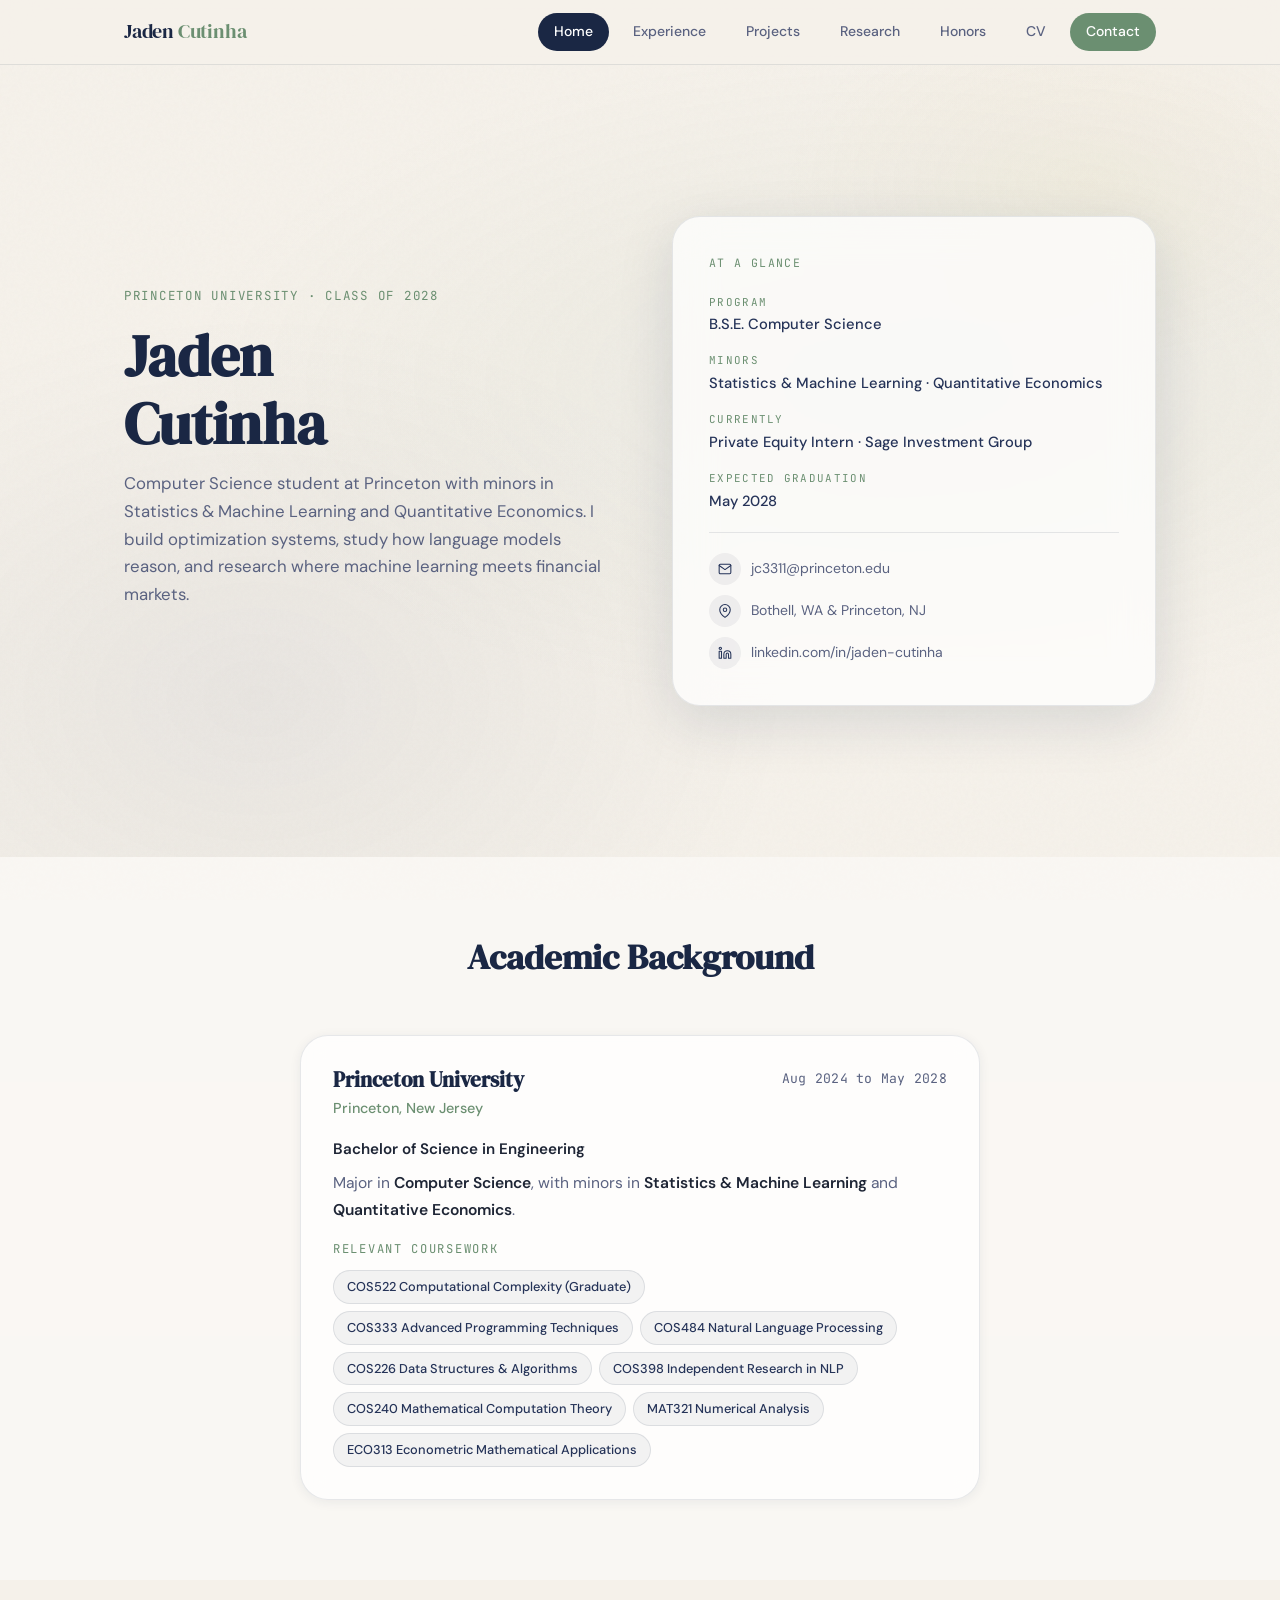
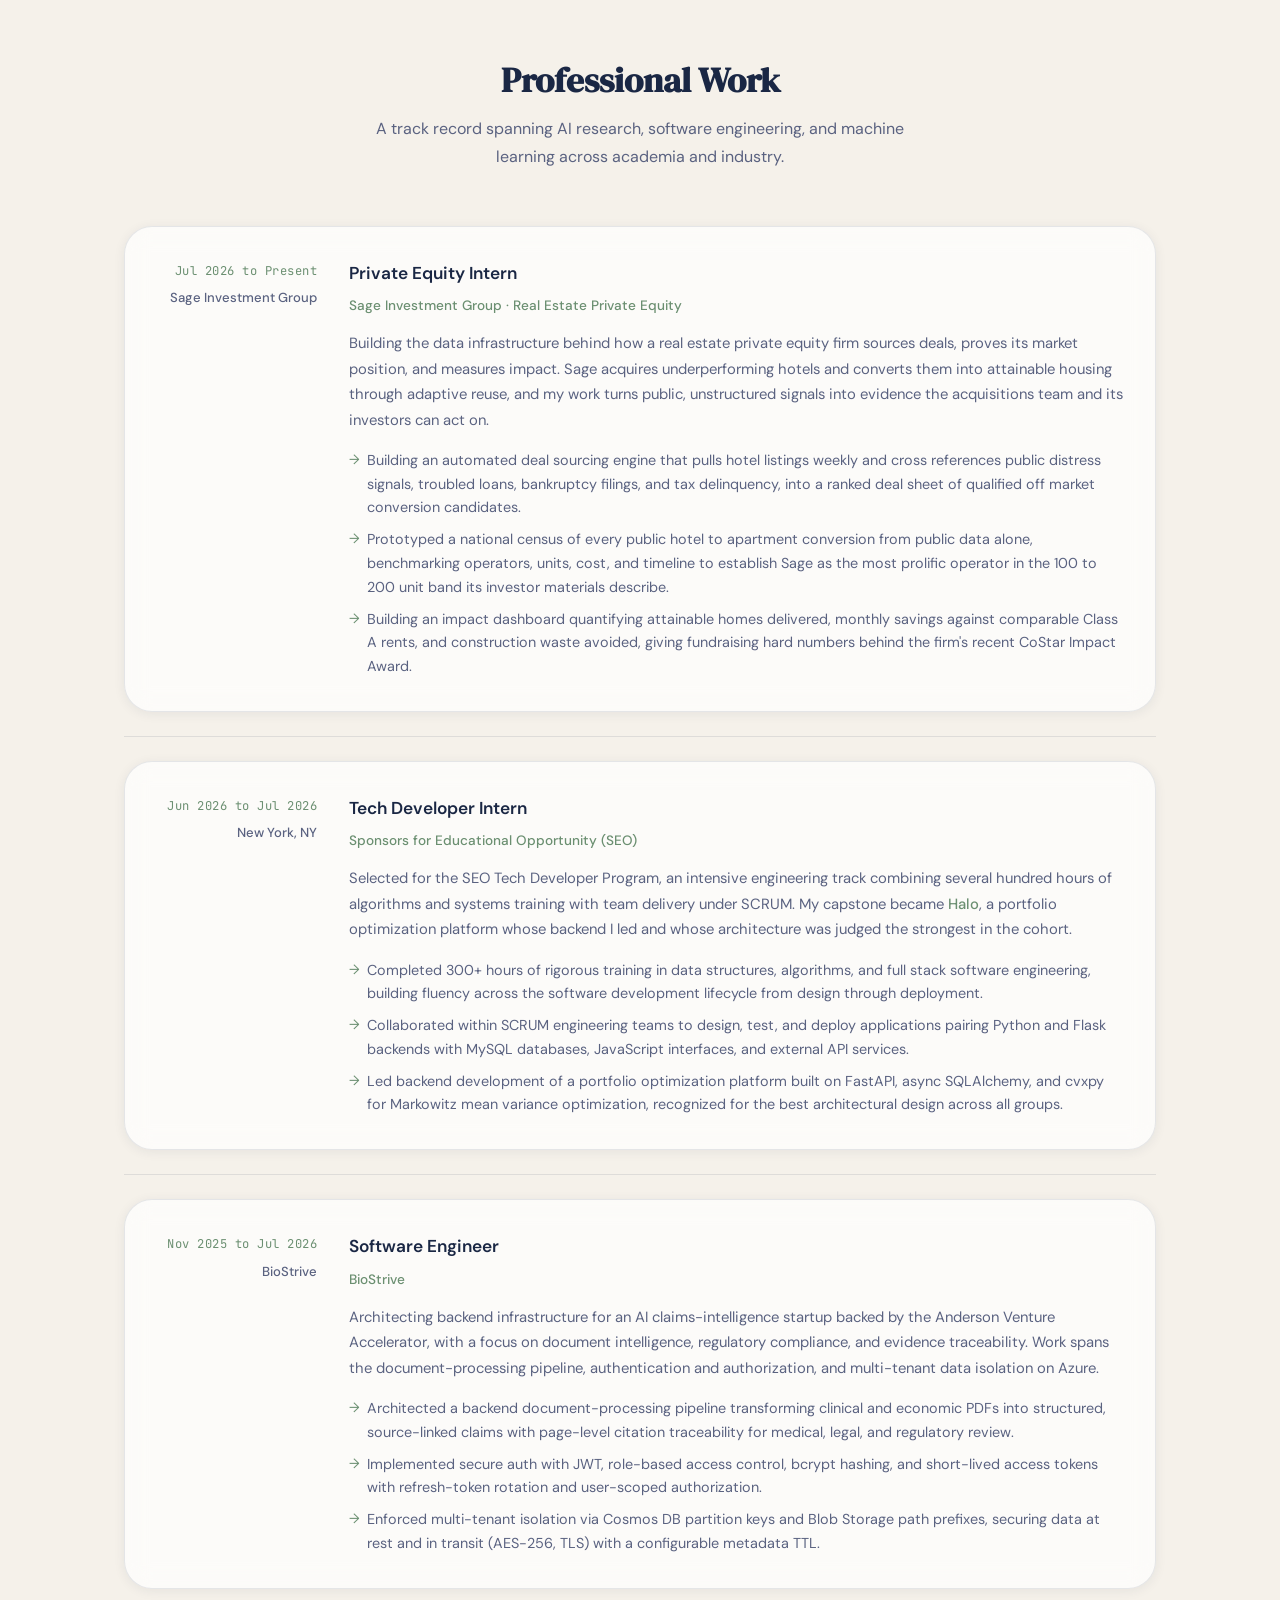
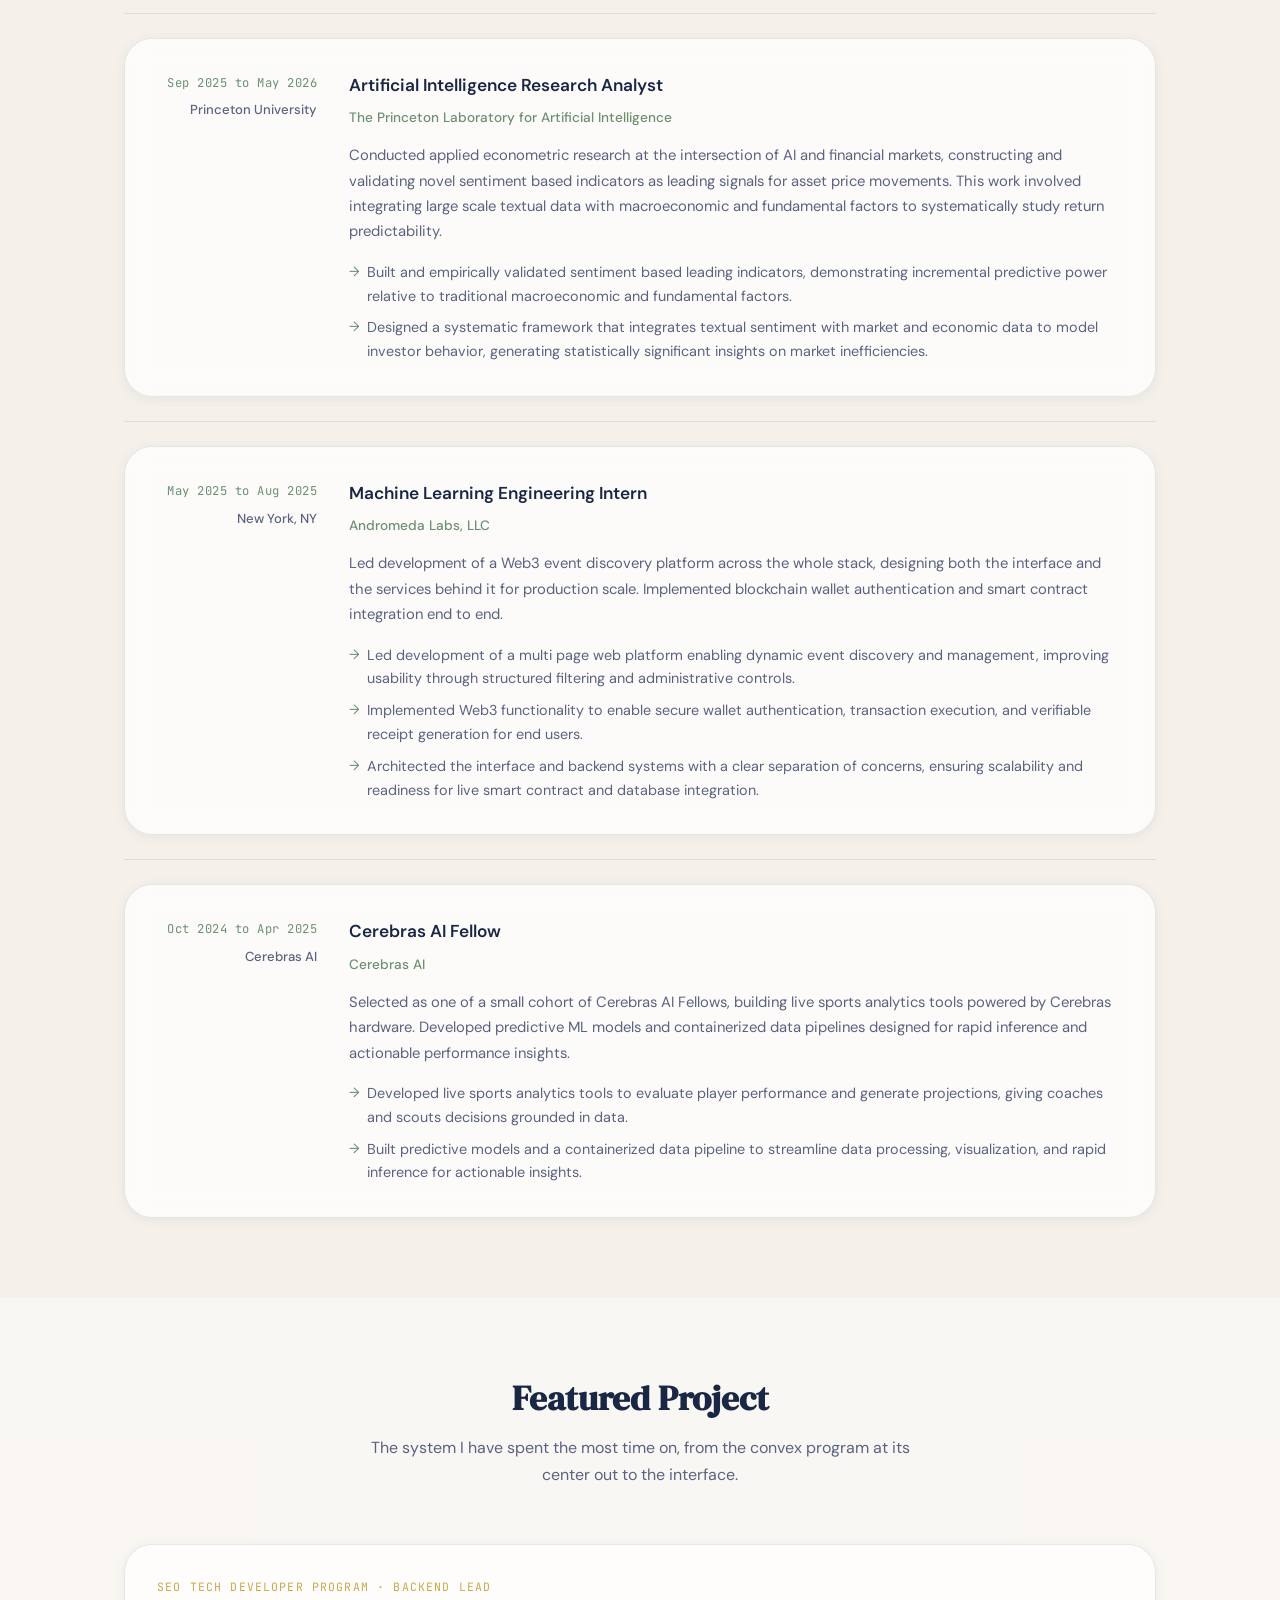
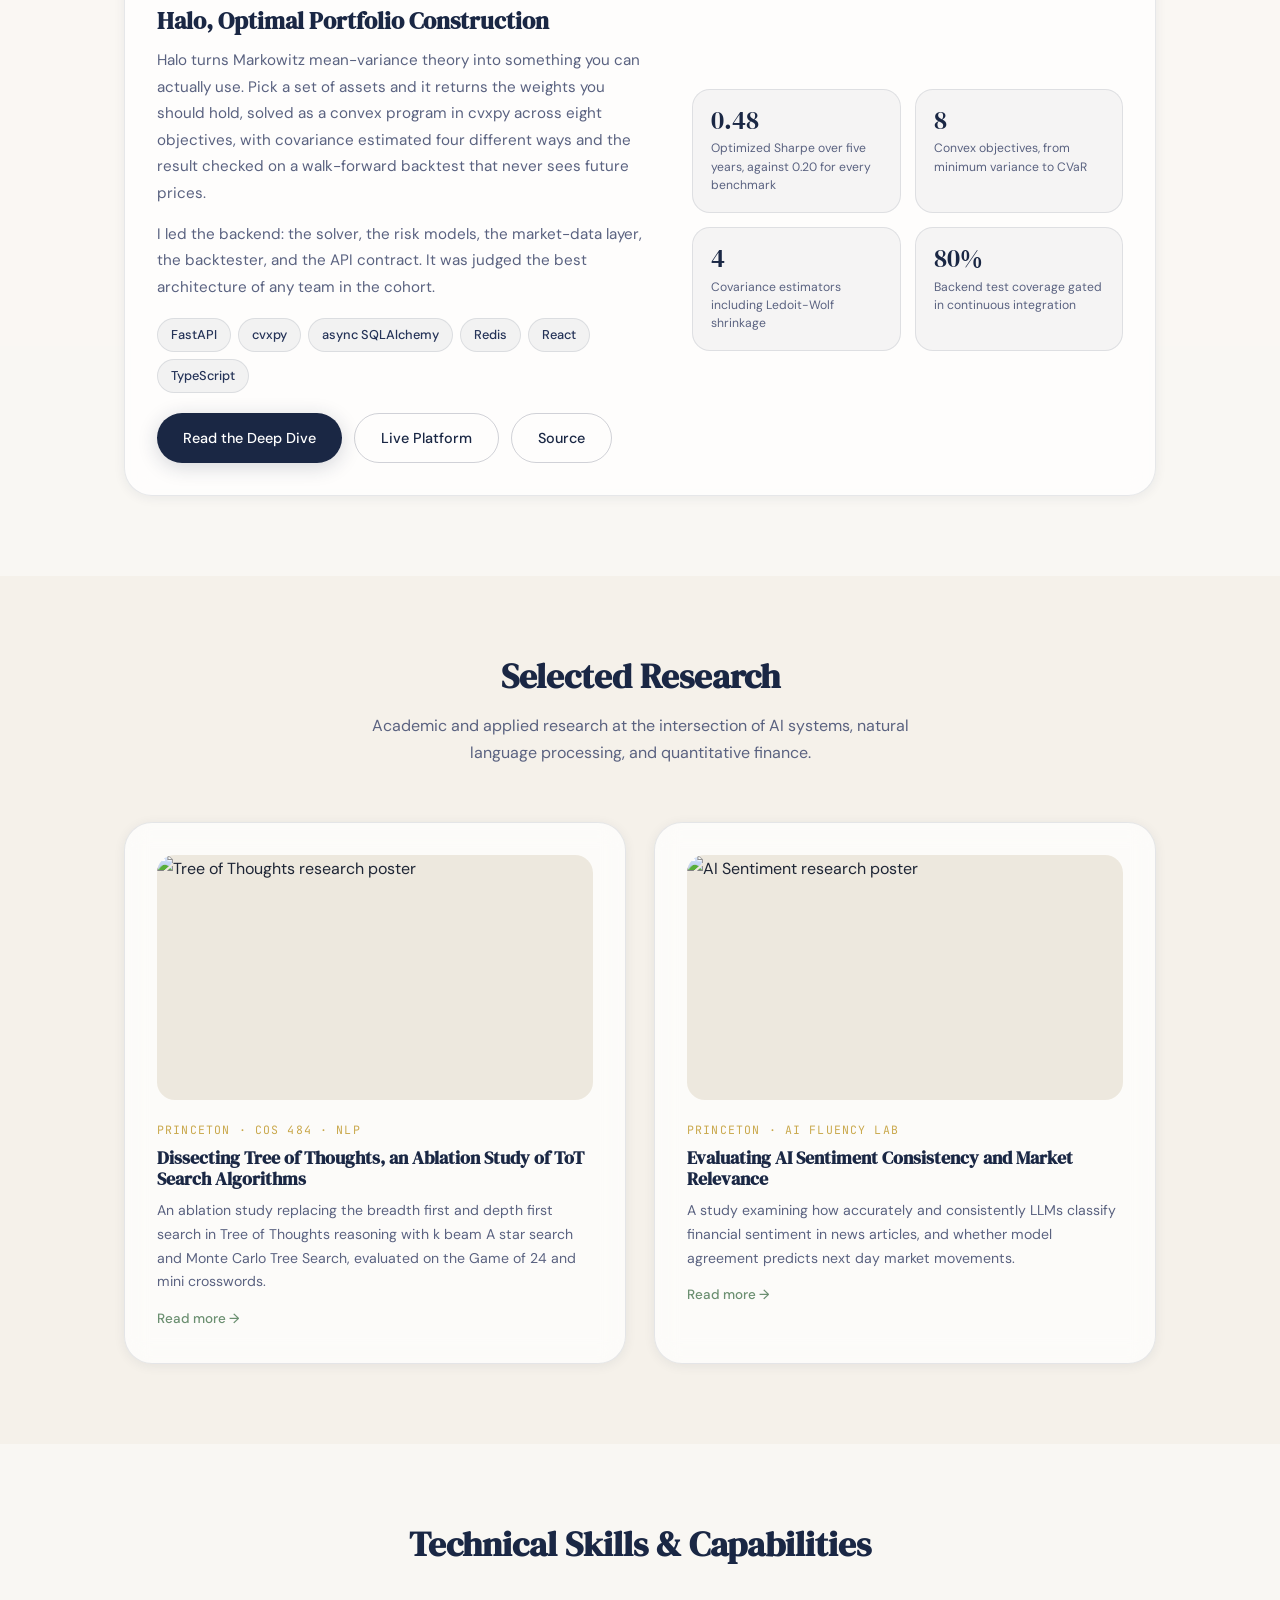
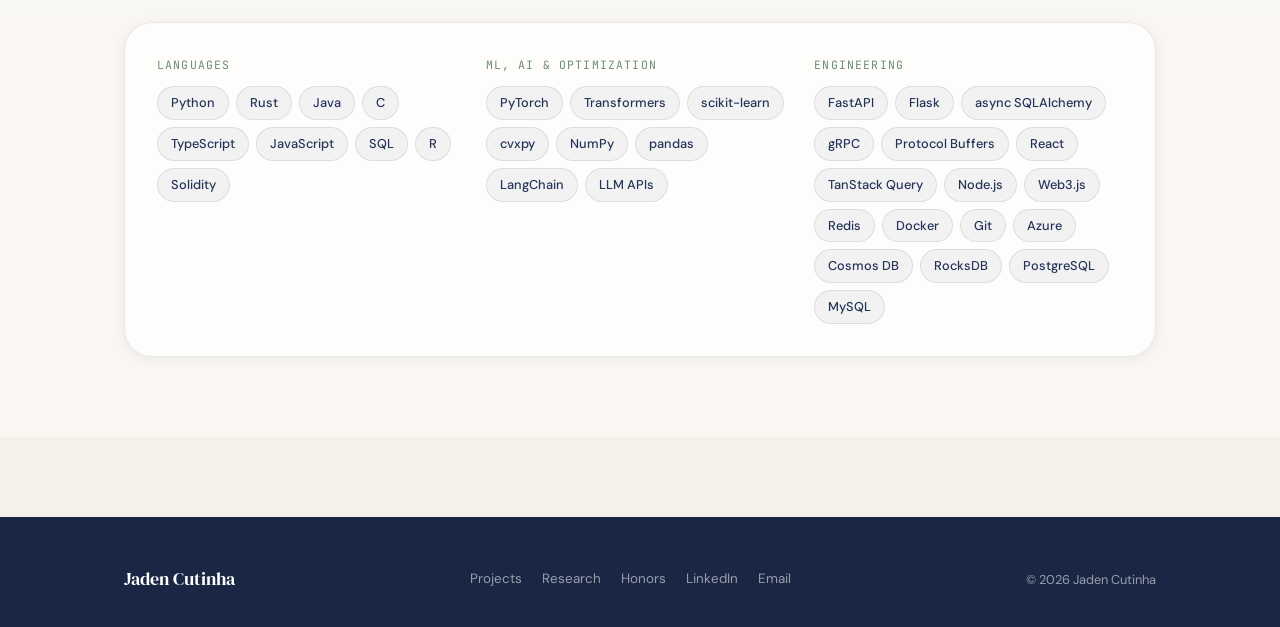
==== index.html @ 4bfb7b47 "final pushes with project completion" ====
<!DOCTYPE html>
<html lang="en">
<head>
  <meta charset="UTF-8" />
  <meta name="viewport" content="width=device-width, initial-scale=1.0" />
  <title>Jaden Cutinha | Princeton University</title>
  <meta name="description" content="Jaden Cutinha is a Computer Science student at Princeton University with minors in Statistics & Machine Learning and Quantitative Economics. He builds optimization systems and researches AI, NLP, and financial econometrics." />
  <link rel="stylesheet" href="assets/css/style.css" />
  <style>
    .featured-project {
      display: grid;
      grid-template-columns: 1.15fr 1fr;
      gap: 40px;
      align-items: center;
    }
    .featured-metrics {
      display: grid;
      grid-template-columns: 1fr 1fr;
      gap: 14px;
    }
    .featured-metric {
      padding: 18px;
      background: rgba(26,39,68,0.04);
      border: 1px solid var(--border);
      border-radius: var(--radius-md);
    }
    .featured-metric-value {
      font-family: var(--font-display);
      font-size: 1.6rem;
      color: var(--navy);
      line-height: 1;
      margin-bottom: 6px;
    }
    .featured-metric-label {
      font-size: 0.76rem;
      color: var(--text-muted);
      line-height: 1.5;
    }
    @media (max-width: 860px) {
      .featured-project { grid-template-columns: 1fr; gap: 28px; }
    }
  </style>
</head>
<body>

<!-- ── Navigation ── -->
<nav>
  <div class="nav-inner">
    <a class="nav-logo" href="index.html">Jaden <span>Cutinha</span></a>
    <div class="nav-hamburger" aria-label="Menu">
      <span></span><span></span><span></span>
    </div>
    <div class="nav-links">
      <a href="index.html">Home</a>
      <a href="experience.html">Experience</a>
      <a href="projects.html">Projects</a>
      <a href="research.html">Research</a>
      <a href="honors.html">Honors</a>
      <a href="cv.html">CV</a>
      <a href="mailto:jc3311@princeton.edu" class="nav-cta">Contact</a>
    </div>
  </div>
</nav>

<!-- ── Hero ── -->
<section class="hero">
  <div class="hero-bg"></div>
  <div class="container">
    <div class="hero-grid">
      <div class="hero-text">
        <p class="hero-eyebrow">Princeton University · Class of 2028</p>
        <h1 class="hero-name">Jaden<br>Cutinha</h1>
        <p class="hero-title">
          Computer Science student at Princeton with minors in Statistics &amp; Machine Learning
          and Quantitative Economics. I build optimization systems, study how language models
          reason, and research where machine learning meets financial markets.
        </p>
      </div>

      <div class="hero-card">
        <p class="hero-card-label">At a Glance</p>
        <ul class="hero-facts">
          <li>
            <span class="hero-fact-label">Program</span>
            <span class="hero-fact-value">B.S.E. Computer Science</span>
          </li>
          <li>
            <span class="hero-fact-label">Minors</span>
            <span class="hero-fact-value">Statistics &amp; Machine Learning · Quantitative Economics</span>
          </li>
          <li>
            <span class="hero-fact-label">Currently</span>
            <span class="hero-fact-value">Private Equity Intern · Sage Investment Group</span>
          </li>
          <li>
            <span class="hero-fact-label">Expected Graduation</span>
            <span class="hero-fact-value">May 2028</span>
          </li>
        </ul>
        <div class="hero-card-divider"></div>
        <div class="contact-row">
          <div class="contact-item">
            <div class="contact-icon">
              <svg viewBox="0 0 24 24" fill="none" stroke-width="1.8" stroke-linecap="round" stroke-linejoin="round"><path d="M4 4h16c1.1 0 2 .9 2 2v12c0 1.1-.9 2-2 2H4c-1.1 0-2-.9-2-2V6c0-1.1.9-2 2-2z"/><polyline points="22,6 12,13 2,6"/></svg>
            </div>
            <span>jc3311@princeton.edu</span>
          </div>
          <div class="contact-item">
            <div class="contact-icon">
              <svg viewBox="0 0 24 24" fill="none" stroke-width="1.8" stroke-linecap="round" stroke-linejoin="round"><path d="M21 10c0 7-9 13-9 13s-9-6-9-13a9 9 0 0118 0z"/><circle cx="12" cy="10" r="3"/></svg>
            </div>
            <span>Bothell, WA &amp; Princeton, NJ</span>
          </div>
          <div class="contact-item">
            <div class="contact-icon">
              <svg viewBox="0 0 24 24" fill="none" stroke-width="1.8" stroke-linecap="round" stroke-linejoin="round"><path d="M16 8a6 6 0 016 6v7h-4v-7a2 2 0 00-2-2 2 2 0 00-2 2v7h-4v-7a6 6 0 016-6z"/><rect x="2" y="9" width="4" height="12"/><circle cx="4" cy="4" r="2"/></svg>
            </div>
            <a href="https://linkedin.com/in/jaden-cutinha-505763243" target="_blank">linkedin.com/in/jaden-cutinha</a>
          </div>
        </div>
      </div>
    </div>
  </div>
</section>

<!-- ── Education ── -->
<section class="section section--alt">
  <div class="container">
    <div class="section-header reveal">
      <h2 class="section-title">Academic Background</h2>
    </div>
    <div class="card reveal" style="max-width: 680px; margin: 0 auto;">
      <div style="display:flex; justify-content:space-between; align-items:flex-start; flex-wrap:wrap; gap:12px; margin-bottom:16px;">
        <div>
          <h3 style="color:var(--navy); font-family:var(--font-display); font-size:1.3rem;">Princeton University</h3>
          <p style="color:var(--sage); font-weight:500; font-size:0.9rem; margin-top:4px;">Princeton, New Jersey</p>
        </div>
        <span class="mono" style="color:var(--text-muted);">Aug 2024 to May 2028</span>
      </div>
      <p style="font-size:0.95rem; color:var(--text-main); font-weight:600; margin-bottom:8px;">Bachelor of Science in Engineering</p>
      <p style="margin-bottom:12px;">Major in <strong>Computer Science</strong>, with minors in <strong>Statistics &amp; Machine Learning</strong> and <strong>Quantitative Economics</strong>.</p>
      <div style="margin-top:16px;">
        <p class="section-eyebrow" style="text-align:left; margin-bottom:10px;">Relevant Coursework</p>
        <div class="skill-pills">
          <span class="skill-pill">COS522 Computational Complexity (Graduate)</span>
          <span class="skill-pill">COS333 Advanced Programming Techniques</span>
          <span class="skill-pill">COS484 Natural Language Processing</span>
          <span class="skill-pill">COS226 Data Structures &amp; Algorithms</span>
          <span class="skill-pill">COS398 Independent Research in NLP</span>
          <span class="skill-pill">COS240 Mathematical Computation Theory</span>
          <span class="skill-pill">MAT321 Numerical Analysis</span>
          <span class="skill-pill">ECO313 Econometric Mathematical Applications</span>
        </div>
      </div>
    </div>
  </div>
</section>

<!-- ── Experience ── -->
<section class="section">
  <div class="container">
    <div class="section-header reveal">
      <h2 class="section-title">Professional Work</h2>
      <p class="section-lead">A track record spanning AI research, software engineering, and machine learning across academia and industry.</p>
    </div>

    <div class="experience-list">

      <!-- Sage Investment Group -->
      <div class="card exp-card reveal">
        <div class="exp-meta">
          <p class="exp-period">Jul 2026 to Present</p>
          <p class="exp-org">Sage Investment Group</p>
        </div>
        <div class="exp-content">
          <p class="exp-role">Private Equity Intern</p>
          <p class="exp-company">Sage Investment Group · Real Estate Private Equity</p>
          <p class="exp-desc">
            Building the data infrastructure behind how a real estate private equity firm sources deals, proves its
            market position, and measures impact. Sage acquires underperforming hotels and converts them into
            attainable housing through adaptive reuse, and my work turns public, unstructured signals into evidence
            the acquisitions team and its investors can act on.
          </p>
          <ul class="exp-bullets">
            <li>Building an automated deal sourcing engine that pulls hotel listings weekly and cross references public distress signals, troubled loans, bankruptcy filings, and tax delinquency, into a ranked deal sheet of qualified off market conversion candidates.</li>
            <li>Prototyped a national census of every public hotel to apartment conversion from public data alone, benchmarking operators, units, cost, and timeline to establish Sage as the most prolific operator in the 100 to 200 unit band its investor materials describe.</li>
            <li>Building an impact dashboard quantifying attainable homes delivered, monthly savings against comparable Class A rents, and construction waste avoided, giving fundraising hard numbers behind the firm's recent CoStar Impact Award.</li>
          </ul>
        </div>
      </div>
      <div class="exp-divider reveal"></div>

      <!-- SEO -->
      <div class="card exp-card reveal">
        <div class="exp-meta">
          <p class="exp-period">Jun 2026 to Jul 2026</p>
          <p class="exp-org">New York, NY</p>
        </div>
        <div class="exp-content">
          <p class="exp-role">Tech Developer Intern</p>
          <p class="exp-company">Sponsors for Educational Opportunity (SEO)</p>
          <p class="exp-desc">
            Selected for the SEO Tech Developer Program, an intensive engineering track combining several hundred
            hours of algorithms and systems training with team delivery under SCRUM. My capstone became
            <a href="projects.html#halo" style="color:var(--sage); font-weight:500;">Halo</a>, a portfolio
            optimization platform whose backend I led and whose architecture was judged the strongest in the cohort.
          </p>
          <ul class="exp-bullets">
            <li>Completed 300+ hours of rigorous training in data structures, algorithms, and full stack software engineering, building fluency across the software development lifecycle from design through deployment.</li>
            <li>Collaborated within SCRUM engineering teams to design, test, and deploy applications pairing Python and Flask backends with MySQL databases, JavaScript interfaces, and external API services.</li>
            <li>Led backend development of a portfolio optimization platform built on FastAPI, async SQLAlchemy, and cvxpy for Markowitz mean variance optimization, recognized for the best architectural design across all groups.</li>
          </ul>
        </div>
      </div>
      <div class="exp-divider reveal"></div>

      <!-- BioStrive -->
      <div class="card exp-card reveal">
        <div class="exp-meta">
          <p class="exp-period">Nov 2025 to Jul 2026</p>
          <p class="exp-org">BioStrive</p>
        </div>
        <div class="exp-content">
          <p class="exp-role">Software Engineer</p>
          <p class="exp-company">BioStrive</p>
          <p class="exp-desc">
            Architecting backend infrastructure for an AI claims-intelligence startup backed by the Anderson
            Venture Accelerator, with a focus on document intelligence, regulatory compliance, and evidence
            traceability. Work spans the document-processing pipeline, authentication and authorization, and
            multi-tenant data isolation on Azure.
          </p>
          <ul class="exp-bullets">
            <li>Architected a backend document-processing pipeline transforming clinical and economic PDFs into structured, source-linked claims with page-level citation traceability for medical, legal, and regulatory review.</li>
            <li>Implemented secure auth with JWT, role-based access control, bcrypt hashing, and short-lived access tokens with refresh-token rotation and user-scoped authorization.</li>
            <li>Enforced multi-tenant isolation via Cosmos DB partition keys and Blob Storage path prefixes, securing data at rest and in transit (AES-256, TLS) with a configurable metadata TTL.</li>
          </ul>
        </div>
      </div>
      <div class="exp-divider reveal"></div>

      <!-- Princeton AI Lab -->
      <div class="card exp-card reveal">
        <div class="exp-meta">
          <p class="exp-period">Sep 2025 to May 2026</p>
          <p class="exp-org">Princeton University</p>
        </div>
        <div class="exp-content">
          <p class="exp-role">Artificial Intelligence Research Analyst</p>
          <p class="exp-company">The Princeton Laboratory for Artificial Intelligence</p>
          <p class="exp-desc">
            Conducted applied econometric research at the intersection of AI and financial markets,
            constructing and validating novel sentiment based indicators as leading signals for asset
            price movements. This work involved integrating large scale textual data with macroeconomic
            and fundamental factors to systematically study return predictability.
          </p>
          <ul class="exp-bullets">
            <li>Built and empirically validated sentiment based leading indicators, demonstrating incremental predictive power relative to traditional macroeconomic and fundamental factors.</li>
            <li>Designed a systematic framework that integrates textual sentiment with market and economic data to model investor behavior, generating statistically significant insights on market inefficiencies.</li>
          </ul>
        </div>
      </div>
      <div class="exp-divider reveal"></div>

      <!-- Andromeda Labs -->
      <div class="card exp-card reveal">
        <div class="exp-meta">
          <p class="exp-period">May 2025 to Aug 2025</p>
          <p class="exp-org">New York, NY</p>
        </div>
        <div class="exp-content">
          <p class="exp-role">Machine Learning Engineering Intern</p>
          <p class="exp-company">Andromeda Labs, LLC</p>
          <p class="exp-desc">
            Led development of a Web3 event discovery platform across the whole stack, designing
            both the interface and the services behind it for production scale. Implemented blockchain
            wallet authentication and smart contract integration end to end.
          </p>
          <ul class="exp-bullets">
            <li>Led development of a multi page web platform enabling dynamic event discovery and management, improving usability through structured filtering and administrative controls.</li>
            <li>Implemented Web3 functionality to enable secure wallet authentication, transaction execution, and verifiable receipt generation for end users.</li>
            <li>Architected the interface and backend systems with a clear separation of concerns, ensuring scalability and readiness for live smart contract and database integration.</li>
          </ul>
        </div>
      </div>
      <div class="exp-divider reveal"></div>

      <!-- Cerebras -->
      <div class="card exp-card reveal">
        <div class="exp-meta">
          <p class="exp-period">Oct 2024 to Apr 2025</p>
          <p class="exp-org">Cerebras AI</p>
        </div>
        <div class="exp-content">
          <p class="exp-role">Cerebras AI Fellow</p>
          <p class="exp-company">Cerebras AI</p>
          <p class="exp-desc">
            Selected as one of a small cohort of Cerebras AI Fellows, building live sports
            analytics tools powered by Cerebras hardware. Developed predictive ML models and
            containerized data pipelines designed for rapid inference and actionable performance insights.
          </p>
          <ul class="exp-bullets">
            <li>Developed live sports analytics tools to evaluate player performance and generate projections, giving coaches and scouts decisions grounded in data.</li>
            <li>Built predictive models and a containerized data pipeline to streamline data processing, visualization, and rapid inference for actionable insights.</li>
          </ul>
        </div>
      </div>

    </div>
  </div>
</section>

<!-- ── Featured Project ── -->
<section class="section section--alt">
  <div class="container">
    <div class="section-header reveal">
      <h2 class="section-title">Featured Project</h2>
      <p class="section-lead">The system I have spent the most time on, from the convex program at its center out to the interface.</p>
    </div>

    <div class="card reveal">
      <div class="featured-project">
        <div>
          <p class="research-venue" style="margin-bottom:10px;">SEO Tech Developer Program · Backend Lead</p>
          <h3 style="color:var(--navy); font-family:var(--font-display); font-size:1.5rem; margin-bottom:12px;">
            Halo, Optimal Portfolio Construction
          </h3>
          <p style="font-size:0.95rem; line-height:1.75; margin-bottom:14px;">
            Halo turns Markowitz mean-variance theory into something you can actually use. Pick a set of assets and it
            returns the weights you should hold, solved as a convex program in cvxpy across eight objectives, with
            covariance estimated four different ways and the result checked on a walk-forward backtest that never sees
            future prices.
          </p>
          <p style="font-size:0.95rem; line-height:1.75; margin-bottom:18px;">
            I led the backend: the solver, the risk models, the market-data layer, the backtester, and the API contract.
            It was judged the best architecture of any team in the cohort.
          </p>
          <div class="skill-pills" style="margin-bottom:20px;">
            <span class="skill-pill">FastAPI</span>
            <span class="skill-pill">cvxpy</span>
            <span class="skill-pill">async SQLAlchemy</span>
            <span class="skill-pill">Redis</span>
            <span class="skill-pill">React</span>
            <span class="skill-pill">TypeScript</span>
          </div>
          <div style="display:flex; gap:12px; flex-wrap:wrap;">
            <a href="projects.html#halo" class="btn btn-primary">Read the Deep Dive</a>
            <a href="https://optimal-portfolio-nine.vercel.app/" target="_blank" rel="noopener" class="btn btn-secondary">Live Platform</a>
            <a href="https://github.com/jadencutinha/optimal-portfolio" target="_blank" rel="noopener" class="btn btn-secondary">Source</a>
          </div>
        </div>

        <div class="featured-metrics">
          <div class="featured-metric">
            <div class="featured-metric-value">0.48</div>
            <div class="featured-metric-label">Optimized Sharpe over five years, against 0.20 for every benchmark</div>
          </div>
          <div class="featured-metric">
            <div class="featured-metric-value">8</div>
            <div class="featured-metric-label">Convex objectives, from minimum variance to CVaR</div>
          </div>
          <div class="featured-metric">
            <div class="featured-metric-value">4</div>
            <div class="featured-metric-label">Covariance estimators including Ledoit-Wolf shrinkage</div>
          </div>
          <div class="featured-metric">
            <div class="featured-metric-value">80%</div>
            <div class="featured-metric-label">Backend test coverage gated in continuous integration</div>
          </div>
        </div>
      </div>
    </div>
  </div>
</section>

<!-- ── Research Preview ── -->
<section class="section">
  <div class="container">
    <div class="section-header reveal">
      <h2 class="section-title">Selected Research</h2>
      <p class="section-lead">Academic and applied research at the intersection of AI systems, natural language processing, and quantitative finance.</p>
    </div>
    <div class="research-grid">
      <a href="research.html#tot" class="card research-card reveal">
        <div class="research-thumb">
          <img src="https://www.image2url.com/r2/default/images/1779894437677-0eb55d08-7b09-4d3c-b009-6b344bf3a8be.png" alt="Tree of Thoughts research poster" loading="lazy" />
        </div>
        <p class="research-venue">Princeton · COS 484 · NLP</p>
        <h3 class="research-title">Dissecting Tree of Thoughts, an Ablation Study of ToT Search Algorithms</h3>
        <p class="research-abstract">An ablation study replacing the breadth first and depth first search in Tree of Thoughts reasoning with k beam A star search and Monte Carlo Tree Search, evaluated on the Game of 24 and mini crosswords.</p>
        <span class="research-link">Read more →</span>
      </a>
      <a href="research.html#sentiment" class="card research-card reveal">
        <div class="research-thumb">
          <img src="https://www.image2url.com/r2/default/images/1779894524716-3782669e-af20-4ad3-b547-3fbb78b06d9d.png" alt="AI Sentiment research poster" loading="lazy" />
        </div>
        <p class="research-venue">Princeton · AI Fluency Lab</p>
        <h3 class="research-title">Evaluating AI Sentiment Consistency and Market Relevance</h3>
        <p class="research-abstract">A study examining how accurately and consistently LLMs classify financial sentiment in news articles, and whether model agreement predicts next day market movements.</p>
        <span class="research-link">Read more →</span>
      </a>
    </div>
  </div>
</section>

<!-- ── Skills ── -->
<section class="section section--alt">
  <div class="container">
    <div class="section-header reveal">
      <h2 class="section-title">Technical Skills &amp; Capabilities</h2>
    </div>
    <div class="card reveal">
      <div class="skills-grid">
        <div class="skill-category">
          <p class="skill-category-label">Languages</p>
          <div class="skill-pills">
            <span class="skill-pill">Python</span>
            <span class="skill-pill">Rust</span>
            <span class="skill-pill">Java</span>
            <span class="skill-pill">C</span>
            <span class="skill-pill">TypeScript</span>
            <span class="skill-pill">JavaScript</span>
            <span class="skill-pill">SQL</span>
            <span class="skill-pill">R</span>
            <span class="skill-pill">Solidity</span>
          </div>
        </div>
        <div class="skill-category">
          <p class="skill-category-label">ML, AI &amp; Optimization</p>
          <div class="skill-pills">
            <span class="skill-pill">PyTorch</span>
            <span class="skill-pill">Transformers</span>
            <span class="skill-pill">scikit-learn</span>
            <span class="skill-pill">cvxpy</span>
            <span class="skill-pill">NumPy</span>
            <span class="skill-pill">pandas</span>
            <span class="skill-pill">LangChain</span>
            <span class="skill-pill">LLM APIs</span>
          </div>
        </div>
        <div class="skill-category">
          <p class="skill-category-label">Engineering</p>
          <div class="skill-pills">
            <span class="skill-pill">FastAPI</span>
            <span class="skill-pill">Flask</span>
            <span class="skill-pill">async SQLAlchemy</span>
            <span class="skill-pill">gRPC</span>
            <span class="skill-pill">Protocol Buffers</span>
            <span class="skill-pill">React</span>
            <span class="skill-pill">TanStack Query</span>
            <span class="skill-pill">Node.js</span>
            <span class="skill-pill">Web3.js</span>
            <span class="skill-pill">Redis</span>
            <span class="skill-pill">Docker</span>
            <span class="skill-pill">Git</span>
            <span class="skill-pill">Azure</span>
            <span class="skill-pill">Cosmos DB</span>
            <span class="skill-pill">RocksDB</span>
            <span class="skill-pill">PostgreSQL</span>
            <span class="skill-pill">MySQL</span>
          </div>
        </div>
      </div>
    </div>
  </div>
</section>

<!-- ── Footer ── -->
<footer>
  <div class="footer-inner">
    <span class="footer-name">Jaden Cutinha</span>
    <div class="footer-links">
      <a href="projects.html">Projects</a>
      <a href="research.html">Research</a>
      <a href="honors.html">Honors</a>
      <a href="https://linkedin.com/in/jaden-cutinha-505763243" target="_blank">LinkedIn</a>
      <a href="mailto:jc3311@princeton.edu">Email</a>
    </div>
    <span class="footer-copy">© 2026 Jaden Cutinha</span>
  </div>
</footer>

<div class="lightbox" id="lightbox"><img id="lightbox-img" src="" alt="Research poster" /></div>
<script src="assets/js/main.js"></script>
</body>
</html>
---- assets/css/style.css ----
/* ============================================================
   JADEN CUTINHA — Global Styles
   Design: Soft scientific, muted navy + cream + sage accents
   ============================================================ */

@import url('https://fonts.googleapis.com/css2?family=DM+Serif+Display:ital@0;1&family=DM+Sans:ital,opsz,wght@0,9..40,300;0,9..40,400;0,9..40,500;0,9..40,600;1,9..40,300&family=JetBrains+Mono:wght@300;400&display=swap');

:root {
  --navy:       #1a2744;
  --navy-mid:   #253358;
  --navy-light: #344870;
  --cream:      #f5f1ea;
  --cream-dark: #ede8de;
  --sage:       #6b8f71;
  --sage-light: #a8c5ae;
  --gold:       #c9a84c;
  --gold-light: #e2c97e;
  --text-main:  #1e2535;
  --text-muted: #5a6280;
  --white:      #ffffff;
  --card-bg:    rgba(255,255,255,0.72);
  --border:     rgba(26,39,68,0.10);

  --radius-sm:  10px;
  --radius-md:  18px;
  --radius-lg:  28px;
  --radius-xl:  40px;

  --shadow-sm:  0 2px 12px rgba(26,39,68,0.07);
  --shadow-md:  0 6px 28px rgba(26,39,68,0.10);
  --shadow-lg:  0 16px 56px rgba(26,39,68,0.13);

  --font-display: 'DM Serif Display', Georgia, serif;
  --font-body:    'DM Sans', system-ui, sans-serif;
  --font-mono:    'JetBrains Mono', monospace;

  --transition:   all 0.28s cubic-bezier(0.4, 0, 0.2, 1);
}

*, *::before, *::after { box-sizing: border-box; margin: 0; padding: 0; }

html { scroll-behavior: smooth; font-size: 16px; }

body {
  font-family: var(--font-body);
  background: var(--cream);
  color: var(--text-main);
  line-height: 1.7;
  min-height: 100vh;
  overflow-x: hidden;
}

/* ── Noise texture overlay ── */
body::before {
  content: '';
  position: fixed; inset: 0;
  background-image: url("data:image/svg+xml,%3Csvg viewBox='0 0 256 256' xmlns='http://www.w3.org/2000/svg'%3E%3Cfilter id='n'%3E%3CfeTurbulence type='fractalNoise' baseFrequency='0.9' numOctaves='4' stitchTiles='stitch'/%3E%3C/filter%3E%3Crect width='100%25' height='100%25' filter='url(%23n)' opacity='0.035'/%3E%3C/svg%3E");
  pointer-events: none;
  z-index: 0;
  opacity: 0.6;
}

/* ── Typography ── */
h1, h2, h3, h4 { font-family: var(--font-display); line-height: 1.18; }
h1 { font-size: clamp(2.2rem, 5vw, 3.6rem); }
h2 { font-size: clamp(1.5rem, 3vw, 2.2rem); }
h3 { font-size: 1.22rem; }
h4 { font-size: 1.05rem; font-family: var(--font-body); font-weight: 600; }
p  { font-size: 0.975rem; color: var(--text-muted); }
a  { color: inherit; text-decoration: none; }
strong { color: var(--text-main); font-weight: 600; }

.mono { font-family: var(--font-mono); font-size: 0.82rem; letter-spacing: 0.02em; }

/* ── Layout ── */
.container { max-width: 1080px; margin: 0 auto; padding: 0 24px; }
.section    { padding: 80px 0; position: relative; z-index: 1; }
.section--alt { background: rgba(255,255,255,0.42); }

/* ── Navigation ── */
nav {
  position: sticky; top: 0; z-index: 100;
  background: rgba(245,241,234,0.88);
  backdrop-filter: blur(18px);
  -webkit-backdrop-filter: blur(18px);
  border-bottom: 1px solid var(--border);
}
.nav-inner {
  max-width: 1080px; margin: 0 auto; padding: 0 24px;
  display: flex; align-items: center; justify-content: space-between;
  height: 64px;
}
.nav-logo {
  font-family: var(--font-display);
  font-size: 1.22rem;
  color: var(--navy);
  letter-spacing: -0.01em;
}
.nav-logo span { color: var(--sage); }
.nav-links { display: flex; gap: 8px; align-items: center; }
.nav-links a {
  font-size: 0.875rem;
  font-weight: 500;
  color: var(--text-muted);
  padding: 7px 16px;
  border-radius: var(--radius-xl);
  transition: var(--transition);
}
.nav-links a:hover,
.nav-links a.active {
  background: var(--navy);
  color: var(--white);
}
.nav-links a.nav-cta {
  background: var(--sage);
  color: var(--white);
}
.nav-links a.nav-cta:hover { background: var(--sage-light); color: var(--navy); }

/* Hamburger */
.nav-hamburger { display: none; flex-direction: column; gap: 5px; cursor: pointer; padding: 4px; }
.nav-hamburger span { width: 24px; height: 2px; background: var(--navy); border-radius: 2px; transition: var(--transition); }

/* ── Hero ── */
.hero {
  min-height: 88vh;
  display: flex; align-items: center;
  position: relative; z-index: 1;
  overflow: hidden;
}
.hero-bg {
  position: absolute; inset: 0;
  background:
    radial-gradient(ellipse 80% 60% at 70% 40%, rgba(107,143,113,0.08) 0%, transparent 70%),
    radial-gradient(ellipse 60% 70% at 20% 80%, rgba(26,39,68,0.06) 0%, transparent 70%),
    radial-gradient(ellipse 40% 40% at 85% 15%, rgba(201,168,76,0.06) 0%, transparent 60%);
}
.hero-grid {
  display: grid;
  grid-template-columns: 1fr 1fr;
  gap: 64px;
  align-items: center;
  padding: 80px 0;
}
.hero-eyebrow {
  font-family: var(--font-mono);
  font-size: 0.78rem;
  text-transform: uppercase;
  letter-spacing: 0.14em;
  color: var(--sage);
  margin-bottom: 16px;
  opacity: 0;
  animation: fadeUp 0.7s 0.1s ease forwards;
}
.hero-name {
  opacity: 0;
  animation: fadeUp 0.7s 0.22s ease forwards;
  margin-bottom: 12px;
  color: var(--navy);
}
.hero-title {
  font-family: var(--font-body);
  font-size: 1.05rem;
  font-weight: 400;
  color: var(--text-muted);
  margin-bottom: 28px;
  opacity: 0;
  animation: fadeUp 0.7s 0.34s ease forwards;
  line-height: 1.65;
}
.hero-tags {
  display: flex; flex-wrap: wrap; gap: 8px;
  margin-bottom: 36px;
  opacity: 0;
  animation: fadeUp 0.7s 0.46s ease forwards;
}
.tag {
  font-size: 0.8rem;
  font-weight: 500;
  padding: 5px 14px;
  border-radius: var(--radius-xl);
  background: rgba(26,39,68,0.07);
  color: var(--navy-mid);
  border: 1px solid var(--border);
  transition: var(--transition);
}
.tag:hover { background: var(--navy); color: var(--white); }

.hero-actions {
  display: flex; gap: 12px; flex-wrap: wrap;
  opacity: 0;
  animation: fadeUp 0.7s 0.58s ease forwards;
}

/* ── Buttons ── */
.btn {
  display: inline-flex; align-items: center; gap: 8px;
  font-family: var(--font-body);
  font-size: 0.9rem;
  font-weight: 500;
  padding: 12px 26px;
  border-radius: var(--radius-xl);
  transition: var(--transition);
  cursor: pointer;
  border: none;
  text-decoration: none;
}
.btn-primary {
  background: var(--navy);
  color: var(--white);
  box-shadow: 0 4px 20px rgba(26,39,68,0.18);
}
.btn-primary:hover {
  background: var(--navy-light);
  box-shadow: 0 8px 28px rgba(26,39,68,0.26);
  transform: translateY(-2px);
}
.btn-secondary {
  background: transparent;
  color: var(--navy);
  border: 1.5px solid rgba(26,39,68,0.20);
}
.btn-secondary:hover {
  background: var(--navy);
  color: var(--white);
  transform: translateY(-2px);
}
.btn-sage {
  background: var(--sage);
  color: var(--white);
  box-shadow: 0 4px 18px rgba(107,143,113,0.22);
}
.btn-sage:hover {
  background: #5a7d5f;
  transform: translateY(-2px);
  box-shadow: 0 8px 28px rgba(107,143,113,0.3);
}

/* ── Hero Card ── */
.hero-card {
  background: var(--card-bg);
  backdrop-filter: blur(20px);
  border: 1px solid var(--border);
  border-radius: var(--radius-lg);
  padding: 36px;
  box-shadow: var(--shadow-lg);
  opacity: 0;
  animation: fadeLeft 0.8s 0.4s ease forwards;
}
.hero-card-label {
  font-family: var(--font-mono);
  font-size: 0.72rem;
  text-transform: uppercase;
  letter-spacing: 0.12em;
  color: var(--sage);
  margin-bottom: 20px;
}
.hero-facts { list-style: none; display: flex; flex-direction: column; gap: 16px; }
.hero-facts li { display: flex; flex-direction: column; gap: 3px; }
.hero-fact-label {
  font-family: var(--font-mono);
  font-size: 0.68rem;
  text-transform: uppercase;
  letter-spacing: 0.12em;
  color: var(--sage);
}
.hero-fact-value { font-size: 0.92rem; color: var(--navy-mid); font-weight: 500; line-height: 1.45; }
.hero-card-divider { height: 1px; background: var(--border); margin: 20px 0; }
.contact-row { display: flex; flex-direction: column; gap: 10px; }
.contact-item { display: flex; align-items: center; gap: 10px; font-size: 0.875rem; color: var(--text-muted); }
.contact-icon { width: 32px; height: 32px; border-radius: 50%; background: rgba(26,39,68,0.06); display: flex; align-items: center; justify-content: center; flex-shrink: 0; }
.contact-icon svg { width: 14px; height: 14px; stroke: var(--navy-mid); }

/* ── Section Headers ── */
.section-header { text-align: center; margin-bottom: 56px; }
.section-eyebrow {
  font-family: var(--font-mono);
  font-size: 0.76rem;
  text-transform: uppercase;
  letter-spacing: 0.14em;
  color: var(--sage);
  margin-bottom: 10px;
}
.section-title { color: var(--navy); margin-bottom: 14px; }
.section-lead { font-size: 1rem; max-width: 560px; margin: 0 auto; }

/* ── Cards ── */
.card {
  background: var(--card-bg);
  backdrop-filter: blur(12px);
  border: 1px solid var(--border);
  border-radius: var(--radius-lg);
  padding: 32px;
  box-shadow: var(--shadow-sm);
  transition: var(--transition);
  position: relative;
  overflow: hidden;
}
.card:hover { box-shadow: var(--shadow-md); transform: translateY(-3px); }
.card::before {
  content: '';
  position: absolute; top: 0; left: 0; right: 0;
  height: 3px;
  background: linear-gradient(90deg, var(--sage), var(--gold));
  border-radius: var(--radius-lg) var(--radius-lg) 0 0;
  opacity: 0;
  transition: var(--transition);
}
.card:hover::before { opacity: 1; }

/* ── Experience Cards ── */
.experience-list { display: flex; flex-direction: column; gap: 24px; }
.exp-card { display: grid; grid-template-columns: 160px 1fr; gap: 32px; }
.exp-meta { text-align: right; padding-top: 2px; }
.exp-period {
  font-family: var(--font-mono);
  font-size: 0.76rem;
  color: var(--sage);
  letter-spacing: 0.04em;
  margin-bottom: 6px;
}
.exp-org { font-size: 0.82rem; font-weight: 500; color: var(--text-muted); }
.exp-content {}
.exp-role { font-size: 1.08rem; font-weight: 600; color: var(--navy); margin-bottom: 6px; font-family: var(--font-body); }
.exp-company { font-size: 0.85rem; color: var(--sage); font-weight: 500; margin-bottom: 14px; }
.exp-desc { font-size: 0.925rem; color: var(--text-muted); line-height: 1.72; margin-bottom: 16px; }
.exp-bullets { list-style: none; display: flex; flex-direction: column; gap: 8px; }
.exp-bullets li {
  font-size: 0.9rem;
  color: var(--text-muted);
  padding-left: 18px;
  position: relative;
  line-height: 1.65;
}
.exp-bullets li::before {
  content: '→';
  position: absolute; left: 0;
  color: var(--sage);
  font-size: 0.85rem;
}
.exp-divider { height: 1px; background: var(--border); }

/* ── Research Cards ── */
.research-grid { display: grid; grid-template-columns: 1fr 1fr; gap: 28px; }
.research-card { text-decoration: none; display: block; }
.research-thumb {
  width: 100%; aspect-ratio: 16/9;
  background: var(--cream-dark);
  border-radius: var(--radius-md);
  overflow: hidden;
  margin-bottom: 20px;
}
.research-thumb img { width: 100%; height: 100%; object-fit: cover; transition: transform 0.4s ease; }
.research-card:hover .research-thumb img { transform: scale(1.03); }
.research-venue {
  font-family: var(--font-mono);
  font-size: 0.72rem;
  text-transform: uppercase;
  letter-spacing: 0.1em;
  color: var(--gold);
  margin-bottom: 8px;
}
.research-title { font-size: 1.1rem; color: var(--navy); margin-bottom: 10px; }
.research-abstract { font-size: 0.88rem; color: var(--text-muted); line-height: 1.68; }
.research-link {
  display: inline-flex; align-items: center; gap: 6px;
  font-size: 0.84rem;
  font-weight: 500;
  color: var(--sage);
  margin-top: 14px;
  transition: var(--transition);
}
.research-link:hover { color: var(--navy); gap: 10px; }

/* ── Skills Grid ── */
.skills-grid { display: grid; grid-template-columns: repeat(3, 1fr); gap: 20px; }
.skill-category { }
.skill-category-label {
  font-family: var(--font-mono);
  font-size: 0.72rem;
  text-transform: uppercase;
  letter-spacing: 0.1em;
  color: var(--sage);
  margin-bottom: 12px;
}
.skill-pills { display: flex; flex-wrap: wrap; gap: 7px; }
.skill-pill {
  font-size: 0.8rem;
  font-weight: 500;
  padding: 5px 13px;
  border-radius: var(--radius-xl);
  background: rgba(26,39,68,0.05);
  color: var(--navy-mid);
  border: 1px solid var(--border);
}

/* ── Honors Page ── */
.honors-section { margin-bottom: 48px; }
.honors-school-header {
  display: flex; align-items: center; gap: 16px;
  margin-bottom: 28px;
}
.honors-badge {
  width: 48px; height: 48px;
  border-radius: 50%;
  background: linear-gradient(135deg, var(--navy), var(--navy-light));
  display: flex; align-items: center; justify-content: center;
  flex-shrink: 0;
}
.honors-badge svg { width: 22px; height: 22px; stroke: var(--white); }
.honors-school { font-size: 1.28rem; color: var(--navy); }
.honors-affiliation { font-size: 0.85rem; color: var(--text-muted); font-family: var(--font-body); font-weight: 400; }

.honors-subhead {
  font-family: var(--font-mono);
  font-size: 0.72rem;
  text-transform: uppercase;
  letter-spacing: 0.14em;
  color: var(--sage);
  margin: 36px 0 4px;
  padding-bottom: 10px;
  border-bottom: 1px solid var(--border);
}
.honors-list { list-style: none; display: flex; flex-direction: column; }
.honor-entry {
  display: grid;
  grid-template-columns: 64px 1fr;
  gap: 24px;
  padding: 18px 8px;
  border-bottom: 1px solid var(--border);
  align-items: baseline;
  transition: var(--transition);
}
.honor-entry:last-child { border-bottom: none; }
.honor-entry:hover { background: rgba(255,255,255,0.5); }
.honor-entry--affil { grid-template-columns: 1fr; }
.honor-year {
  font-family: var(--font-mono);
  font-size: 0.82rem;
  color: var(--sage);
  letter-spacing: 0.03em;
}
.honor-title {
  display: block;
  font-family: var(--font-body);
  font-size: 1rem;
  font-weight: 600;
  color: var(--navy);
  margin-bottom: 4px;
}
.honor-note { font-size: 0.86rem; color: var(--text-muted); line-height: 1.6; }

/* ── Research Page ── */
.research-full-card { margin-bottom: 64px; }
.research-poster {
  width: 100%;
  border-radius: var(--radius-lg);
  border: 1px solid var(--border);
  box-shadow: var(--shadow-md);
  margin: 28px 0;
  cursor: zoom-in;
  transition: var(--transition);
}
.research-poster:hover { box-shadow: var(--shadow-lg); }
.research-meta-row {
  display: flex; flex-wrap: wrap; gap: 10px;
  margin-bottom: 20px;
}
.research-meta-pill {
  font-family: var(--font-mono);
  font-size: 0.76rem;
  padding: 5px 14px;
  border-radius: var(--radius-xl);
  border: 1px solid var(--border);
  color: var(--text-muted);
}
.research-meta-pill.highlight { background: var(--navy); color: var(--white); border-color: var(--navy); }
.research-section-label {
  font-family: var(--font-mono);
  font-size: 0.74rem;
  text-transform: uppercase;
  letter-spacing: 0.12em;
  color: var(--sage);
  margin-bottom: 10px;
  margin-top: 28px;
}
.research-body { font-size: 0.96rem; color: var(--text-muted); line-height: 1.78; margin-bottom: 16px; }
.result-grid { display: grid; grid-template-columns: repeat(3, 1fr); gap: 16px; margin: 20px 0; }
.result-box {
  padding: 18px;
  background: rgba(26,39,68,0.04);
  border: 1px solid var(--border);
  border-radius: var(--radius-md);
  text-align: center;
}
.result-box .val { font-family: var(--font-display); font-size: 1.7rem; color: var(--navy); }
.result-box .lbl { font-size: 0.77rem; color: var(--text-muted); margin-top: 4px; }

/* ── Page Hero (subpages) ── */
.page-hero {
  padding: 72px 0 56px;
  text-align: center;
  position: relative; z-index: 1;
}
.page-hero-eyebrow {
  font-family: var(--font-mono);
  font-size: 0.76rem;
  text-transform: uppercase;
  letter-spacing: 0.14em;
  color: var(--sage);
  margin-bottom: 14px;
}
.page-hero h1 { color: var(--navy); margin-bottom: 16px; }
.page-hero p { max-width: 560px; margin: 0 auto; font-size: 1rem; }

/* ── Footer ── */
footer {
  background: var(--navy);
  color: rgba(255,255,255,0.55);
  padding: 48px 0 32px;
  margin-top: 80px;
  position: relative; z-index: 1;
}
.footer-inner {
  max-width: 1080px; margin: 0 auto; padding: 0 24px;
  display: flex; justify-content: space-between; align-items: center;
  flex-wrap: wrap; gap: 20px;
}
.footer-name { font-family: var(--font-display); color: var(--white); font-size: 1.1rem; }
.footer-links { display: flex; gap: 20px; }
.footer-links a { font-size: 0.84rem; transition: color 0.2s; }
.footer-links a:hover { color: var(--sage-light); }
.footer-copy { font-size: 0.8rem; }

/* ── Lightbox ── */
.lightbox {
  position: fixed; inset: 0;
  background: rgba(10,15,30,0.92);
  z-index: 9999;
  display: none; align-items: center; justify-content: center;
  padding: 32px;
  cursor: zoom-out;
}
.lightbox.open { display: flex; }
.lightbox img { max-width: 95vw; max-height: 90vh; border-radius: var(--radius-md); box-shadow: 0 20px 80px rgba(0,0,0,0.5); }

/* ── Animations ── */
@keyframes fadeUp {
  from { opacity: 0; transform: translateY(22px); }
  to   { opacity: 1; transform: translateY(0); }
}
@keyframes fadeLeft {
  from { opacity: 0; transform: translateX(22px); }
  to   { opacity: 1; transform: translateX(0); }
}
.reveal {
  opacity: 0;
  transform: translateY(24px);
  transition: opacity 0.65s ease, transform 0.65s ease;
}
.reveal.visible { opacity: 1; transform: none; }

/* ── Responsive ── */
@media (max-width: 768px) {
  .hero-grid { grid-template-columns: 1fr; gap: 40px; }
  .hero-card { display: none; }
  .exp-card { grid-template-columns: 1fr; gap: 8px; }
  .exp-meta { text-align: left; }
  .research-grid { grid-template-columns: 1fr; }
  .skills-grid { grid-template-columns: 1fr 1fr; }
  .result-grid { grid-template-columns: 1fr; }
  .nav-links { display: none; flex-direction: column; position: absolute; top: 64px; left: 0; right: 0; background: rgba(245,241,234,0.97); padding: 16px 24px; gap: 4px; border-bottom: 1px solid var(--border); }
  .nav-links.open { display: flex; }
  .nav-hamburger { display: flex; }
}
@media (max-width: 480px) {
  .skills-grid { grid-template-columns: 1fr; }
}
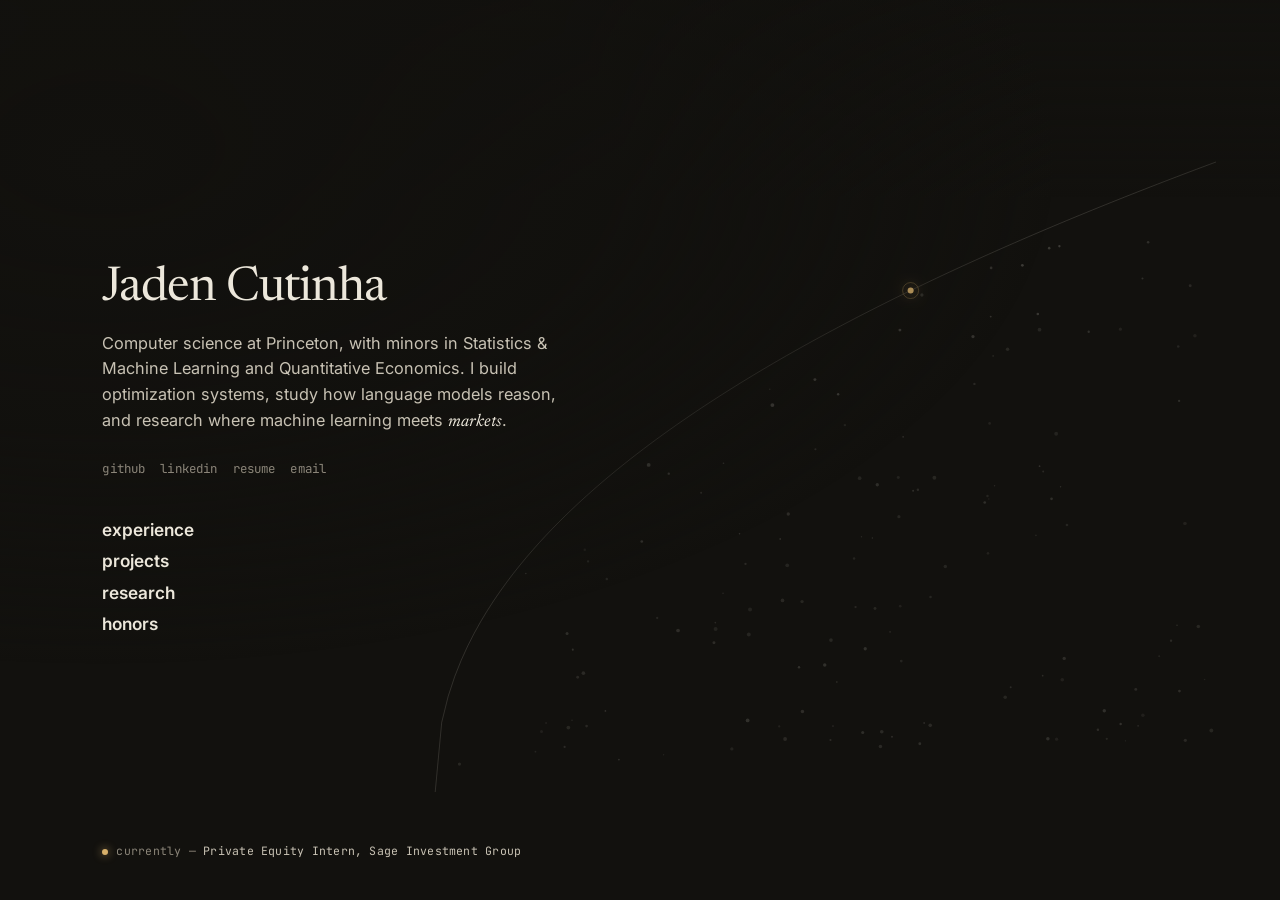
==== commit 9785825e: "darkchanges to ui design" ====
--- a/index.html
+++ b/index.html
@@ -1,485 +1,82 @@
 <!DOCTYPE html>
 <html lang="en">
 <head>
-  <meta charset="UTF-8" />
-  <meta name="viewport" content="width=device-width, initial-scale=1.0" />
-  <title>Jaden Cutinha | Princeton University</title>
-  <meta name="description" content="Jaden Cutinha is a Computer Science student at Princeton University with minors in Statistics & Machine Learning and Quantitative Economics. He builds optimization systems and researches AI, NLP, and financial econometrics." />
-  <link rel="stylesheet" href="assets/css/style.css" />
-  <style>
-    .featured-project {
-      display: grid;
-      grid-template-columns: 1.15fr 1fr;
-      gap: 40px;
-      align-items: center;
-    }
-    .featured-metrics {
-      display: grid;
-      grid-template-columns: 1fr 1fr;
-      gap: 14px;
-    }
-    .featured-metric {
-      padding: 18px;
-      background: rgba(26,39,68,0.04);
-      border: 1px solid var(--border);
-      border-radius: var(--radius-md);
-    }
-    .featured-metric-value {
-      font-family: var(--font-display);
-      font-size: 1.6rem;
-      color: var(--navy);
-      line-height: 1;
-      margin-bottom: 6px;
-    }
-    .featured-metric-label {
-      font-size: 0.76rem;
-      color: var(--text-muted);
-      line-height: 1.5;
-    }
-    @media (max-width: 860px) {
-      .featured-project { grid-template-columns: 1fr; gap: 28px; }
-    }
-  </style>
+<meta charset="UTF-8" />
+<meta name="viewport" content="width=device-width, initial-scale=1.0" />
+<meta name="color-scheme" content="dark" />
+<title>Jaden Cutinha | Princeton University</title>
+<meta name="description" content="Jaden Cutinha is a Computer Science student at Princeton University with minors in Statistics & Machine Learning and Quantitative Economics. He builds optimization systems and researches AI, NLP, and financial econometrics." />
+<link rel="preconnect" href="https://fonts.googleapis.com" />
+<link rel="preconnect" href="https://fonts.gstatic.com" crossorigin />
+<link href="https://fonts.googleapis.com/css2?family=Newsreader:ital,opsz,wght@0,6..72,300;0,6..72,400;0,6..72,500;1,6..72,300&family=Inter:wght@400;500&family=JetBrains+Mono:wght@400&display=swap" rel="stylesheet" />
+<link rel="stylesheet" href="assets/css/editorial.css" />
 </head>
 <body>
 
-<!-- ── Navigation ── -->
-<nav>
-  <div class="nav-inner">
-    <a class="nav-logo" href="index.html">Jaden <span>Cutinha</span></a>
-    <div class="nav-hamburger" aria-label="Menu">
-      <span></span><span></span><span></span>
-    </div>
-    <div class="nav-links">
-      <a href="index.html">Home</a>
-      <a href="experience.html">Experience</a>
-      <a href="projects.html">Projects</a>
-      <a href="research.html">Research</a>
-      <a href="honors.html">Honors</a>
-      <a href="cv.html">CV</a>
-      <a href="mailto:jc3311@princeton.edu" class="nav-cta">Contact</a>
-    </div>
-  </div>
-</nav>
+<canvas id="bg" aria-hidden="true"></canvas>
+<div id="veil" aria-hidden="true"></div>
 
-<!-- ── Hero ── -->
-<section class="hero">
-  <div class="hero-bg"></div>
-  <div class="container">
-    <div class="hero-grid">
-      <div class="hero-text">
-        <p class="hero-eyebrow">Princeton University · Class of 2028</p>
-        <h1 class="hero-name">Jaden<br>Cutinha</h1>
-        <p class="hero-title">
-          Computer Science student at Princeton with minors in Statistics &amp; Machine Learning
-          and Quantitative Economics. I build optimization systems, study how language models
-          reason, and research where machine learning meets financial markets.
-        </p>
-      </div>
+<main class="home">
+  <header class="identity">
+    <h1>Jaden Cutinha</h1>
+    <p class="intro">
+      Computer science at Princeton, with minors in Statistics &amp; Machine Learning
+      and Quantitative Economics. I build optimization systems, study how language
+      models reason, and research where machine learning meets <em>markets</em>.
+    </p>
+    <nav class="links" aria-label="Profiles">
+      <a href="https://github.com/jadencutinha" target="_blank" rel="noopener">github</a>
+      <a href="https://linkedin.com/in/jaden-cutinha-505763243" target="_blank" rel="noopener">linkedin</a>
+      <a href="cv.html">resume</a>
+      <a href="mailto:jc3311@princeton.edu">email</a>
+    </nav>
+  </header>
 
-      <div class="hero-card">
-        <p class="hero-card-label">At a Glance</p>
-        <ul class="hero-facts">
-          <li>
-            <span class="hero-fact-label">Program</span>
-            <span class="hero-fact-value">B.S.E. Computer Science</span>
-          </li>
-          <li>
-            <span class="hero-fact-label">Minors</span>
-            <span class="hero-fact-value">Statistics &amp; Machine Learning · Quantitative Economics</span>
-          </li>
-          <li>
-            <span class="hero-fact-label">Currently</span>
-            <span class="hero-fact-value">Private Equity Intern · Sage Investment Group</span>
-          </li>
-          <li>
-            <span class="hero-fact-label">Expected Graduation</span>
-            <span class="hero-fact-value">May 2028</span>
-          </li>
-        </ul>
-        <div class="hero-card-divider"></div>
-        <div class="contact-row">
-          <div class="contact-item">
-            <div class="contact-icon">
-              <svg viewBox="0 0 24 24" fill="none" stroke-width="1.8" stroke-linecap="round" stroke-linejoin="round"><path d="M4 4h16c1.1 0 2 .9 2 2v12c0 1.1-.9 2-2 2H4c-1.1 0-2-.9-2-2V6c0-1.1.9-2 2-2z"/><polyline points="22,6 12,13 2,6"/></svg>
-            </div>
-            <span>jc3311@princeton.edu</span>
-          </div>
-          <div class="contact-item">
-            <div class="contact-icon">
-              <svg viewBox="0 0 24 24" fill="none" stroke-width="1.8" stroke-linecap="round" stroke-linejoin="round"><path d="M21 10c0 7-9 13-9 13s-9-6-9-13a9 9 0 0118 0z"/><circle cx="12" cy="10" r="3"/></svg>
-            </div>
-            <span>Bothell, WA &amp; Princeton, NJ</span>
-          </div>
-          <div class="contact-item">
-            <div class="contact-icon">
-              <svg viewBox="0 0 24 24" fill="none" stroke-width="1.8" stroke-linecap="round" stroke-linejoin="round"><path d="M16 8a6 6 0 016 6v7h-4v-7a2 2 0 00-2-2 2 2 0 00-2 2v7h-4v-7a6 6 0 016-6z"/><rect x="2" y="9" width="4" height="12"/><circle cx="4" cy="4" r="2"/></svg>
-            </div>
-            <a href="https://linkedin.com/in/jaden-cutinha-505763243" target="_blank">linkedin.com/in/jaden-cutinha</a>
-          </div>
-        </div>
-      </div>
-    </div>
-  </div>
-</section>
-
-<!-- ── Education ── -->
-<section class="section section--alt">
-  <div class="container">
-    <div class="section-header reveal">
-      <h2 class="section-title">Academic Background</h2>
-    </div>
-    <div class="card reveal" style="max-width: 680px; margin: 0 auto;">
-      <div style="display:flex; justify-content:space-between; align-items:flex-start; flex-wrap:wrap; gap:12px; margin-bottom:16px;">
-        <div>
-          <h3 style="color:var(--navy); font-family:var(--font-display); font-size:1.3rem;">Princeton University</h3>
-          <p style="color:var(--sage); font-weight:500; font-size:0.9rem; margin-top:4px;">Princeton, New Jersey</p>
-        </div>
-        <span class="mono" style="color:var(--text-muted);">Aug 2024 to May 2028</span>
-      </div>
-      <p style="font-size:0.95rem; color:var(--text-main); font-weight:600; margin-bottom:8px;">Bachelor of Science in Engineering</p>
-      <p style="margin-bottom:12px;">Major in <strong>Computer Science</strong>, with minors in <strong>Statistics &amp; Machine Learning</strong> and <strong>Quantitative Economics</strong>.</p>
-      <div style="margin-top:16px;">
-        <p class="section-eyebrow" style="text-align:left; margin-bottom:10px;">Relevant Coursework</p>
-        <div class="skill-pills">
-          <span class="skill-pill">COS522 Computational Complexity (Graduate)</span>
-          <span class="skill-pill">COS333 Advanced Programming Techniques</span>
-          <span class="skill-pill">COS484 Natural Language Processing</span>
-          <span class="skill-pill">COS226 Data Structures &amp; Algorithms</span>
-          <span class="skill-pill">COS398 Independent Research in NLP</span>
-          <span class="skill-pill">COS240 Mathematical Computation Theory</span>
-          <span class="skill-pill">MAT321 Numerical Analysis</span>
-          <span class="skill-pill">ECO313 Econometric Mathematical Applications</span>
-        </div>
-      </div>
-    </div>
-  </div>
-</section>
-
-<!-- ── Experience ── -->
-<section class="section">
-  <div class="container">
-    <div class="section-header reveal">
-      <h2 class="section-title">Professional Work</h2>
-      <p class="section-lead">A track record spanning AI research, software engineering, and machine learning across academia and industry.</p>
+  <nav class="menu" aria-label="Sections">
+    <div class="folder">
+      <button class="folder-trigger" type="button" aria-expanded="false">experience</button>
+      <ul class="flyout">
+        <li><a href="experience.html">Sage Investment Group <span class="sub">— Private Equity Intern</span></a></li>
+        <li><a href="experience.html">SEO Tech Developer <span class="sub">— Backend Lead, Halo</span></a></li>
+        <li><a href="experience.html">BioStrive <span class="sub">— Software Engineer</span></a></li>
+        <li><a href="experience.html">Princeton AI Lab <span class="sub">— Research Analyst</span></a></li>
+        <li><a href="experience.html">Andromeda Labs <span class="sub">— ML Engineer</span></a></li>
+        <li><a href="experience.html">Cerebras <span class="sub">— AI Fellow</span></a></li>
+      </ul>
     </div>
 
-    <div class="experience-list">
-
-      <!-- Sage Investment Group -->
-      <div class="card exp-card reveal">
-        <div class="exp-meta">
-          <p class="exp-period">Jul 2026 to Present</p>
-          <p class="exp-org">Sage Investment Group</p>
-        </div>
-        <div class="exp-content">
-          <p class="exp-role">Private Equity Intern</p>
-          <p class="exp-company">Sage Investment Group · Real Estate Private Equity</p>
-          <p class="exp-desc">
-            Building the data infrastructure behind how a real estate private equity firm sources deals, proves its
-            market position, and measures impact. Sage acquires underperforming hotels and converts them into
-            attainable housing through adaptive reuse, and my work turns public, unstructured signals into evidence
-            the acquisitions team and its investors can act on.
-          </p>
-          <ul class="exp-bullets">
-            <li>Building an automated deal sourcing engine that pulls hotel listings weekly and cross references public distress signals, troubled loans, bankruptcy filings, and tax delinquency, into a ranked deal sheet of qualified off market conversion candidates.</li>
-            <li>Prototyped a national census of every public hotel to apartment conversion from public data alone, benchmarking operators, units, cost, and timeline to establish Sage as the most prolific operator in the 100 to 200 unit band its investor materials describe.</li>
-            <li>Building an impact dashboard quantifying attainable homes delivered, monthly savings against comparable Class A rents, and construction waste avoided, giving fundraising hard numbers behind the firm's recent CoStar Impact Award.</li>
-          </ul>
-        </div>
-      </div>
-      <div class="exp-divider reveal"></div>
-
-      <!-- SEO -->
-      <div class="card exp-card reveal">
-        <div class="exp-meta">
-          <p class="exp-period">Jun 2026 to Jul 2026</p>
-          <p class="exp-org">New York, NY</p>
-        </div>
-        <div class="exp-content">
-          <p class="exp-role">Tech Developer Intern</p>
-          <p class="exp-company">Sponsors for Educational Opportunity (SEO)</p>
-          <p class="exp-desc">
-            Selected for the SEO Tech Developer Program, an intensive engineering track combining several hundred
-            hours of algorithms and systems training with team delivery under SCRUM. My capstone became
-            <a href="projects.html#halo" style="color:var(--sage); font-weight:500;">Halo</a>, a portfolio
-            optimization platform whose backend I led and whose architecture was judged the strongest in the cohort.
-          </p>
-          <ul class="exp-bullets">
-            <li>Completed 300+ hours of rigorous training in data structures, algorithms, and full stack software engineering, building fluency across the software development lifecycle from design through deployment.</li>
-            <li>Collaborated within SCRUM engineering teams to design, test, and deploy applications pairing Python and Flask backends with MySQL databases, JavaScript interfaces, and external API services.</li>
-            <li>Led backend development of a portfolio optimization platform built on FastAPI, async SQLAlchemy, and cvxpy for Markowitz mean variance optimization, recognized for the best architectural design across all groups.</li>
-          </ul>
-        </div>
-      </div>
-      <div class="exp-divider reveal"></div>
-
-      <!-- BioStrive -->
-      <div class="card exp-card reveal">
-        <div class="exp-meta">
-          <p class="exp-period">Nov 2025 to Jul 2026</p>
-          <p class="exp-org">BioStrive</p>
-        </div>
-        <div class="exp-content">
-          <p class="exp-role">Software Engineer</p>
-          <p class="exp-company">BioStrive</p>
-          <p class="exp-desc">
-            Architecting backend infrastructure for an AI claims-intelligence startup backed by the Anderson
-            Venture Accelerator, with a focus on document intelligence, regulatory compliance, and evidence
-            traceability. Work spans the document-processing pipeline, authentication and authorization, and
-            multi-tenant data isolation on Azure.
-          </p>
-          <ul class="exp-bullets">
-            <li>Architected a backend document-processing pipeline transforming clinical and economic PDFs into structured, source-linked claims with page-level citation traceability for medical, legal, and regulatory review.</li>
-            <li>Implemented secure auth with JWT, role-based access control, bcrypt hashing, and short-lived access tokens with refresh-token rotation and user-scoped authorization.</li>
-            <li>Enforced multi-tenant isolation via Cosmos DB partition keys and Blob Storage path prefixes, securing data at rest and in transit (AES-256, TLS) with a configurable metadata TTL.</li>
-          </ul>
-        </div>
-      </div>
-      <div class="exp-divider reveal"></div>
-
-      <!-- Princeton AI Lab -->
-      <div class="card exp-card reveal">
-        <div class="exp-meta">
-          <p class="exp-period">Sep 2025 to May 2026</p>
-          <p class="exp-org">Princeton University</p>
-        </div>
-        <div class="exp-content">
-          <p class="exp-role">Artificial Intelligence Research Analyst</p>
-          <p class="exp-company">The Princeton Laboratory for Artificial Intelligence</p>
-          <p class="exp-desc">
-            Conducted applied econometric research at the intersection of AI and financial markets,
-            constructing and validating novel sentiment based indicators as leading signals for asset
-            price movements. This work involved integrating large scale textual data with macroeconomic
-            and fundamental factors to systematically study return predictability.
-          </p>
-          <ul class="exp-bullets">
-            <li>Built and empirically validated sentiment based leading indicators, demonstrating incremental predictive power relative to traditional macroeconomic and fundamental factors.</li>
-            <li>Designed a systematic framework that integrates textual sentiment with market and economic data to model investor behavior, generating statistically significant insights on market inefficiencies.</li>
-          </ul>
-        </div>
-      </div>
-      <div class="exp-divider reveal"></div>
-
-      <!-- Andromeda Labs -->
-      <div class="card exp-card reveal">
-        <div class="exp-meta">
-          <p class="exp-period">May 2025 to Aug 2025</p>
-          <p class="exp-org">New York, NY</p>
-        </div>
-        <div class="exp-content">
-          <p class="exp-role">Machine Learning Engineering Intern</p>
-          <p class="exp-company">Andromeda Labs, LLC</p>
-          <p class="exp-desc">
-            Led development of a Web3 event discovery platform across the whole stack, designing
-            both the interface and the services behind it for production scale. Implemented blockchain
-            wallet authentication and smart contract integration end to end.
-          </p>
-          <ul class="exp-bullets">
-            <li>Led development of a multi page web platform enabling dynamic event discovery and management, improving usability through structured filtering and administrative controls.</li>
-            <li>Implemented Web3 functionality to enable secure wallet authentication, transaction execution, and verifiable receipt generation for end users.</li>
-            <li>Architected the interface and backend systems with a clear separation of concerns, ensuring scalability and readiness for live smart contract and database integration.</li>
-          </ul>
-        </div>
-      </div>
-      <div class="exp-divider reveal"></div>
-
-      <!-- Cerebras -->
-      <div class="card exp-card reveal">
-        <div class="exp-meta">
-          <p class="exp-period">Oct 2024 to Apr 2025</p>
-          <p class="exp-org">Cerebras AI</p>
-        </div>
-        <div class="exp-content">
-          <p class="exp-role">Cerebras AI Fellow</p>
-          <p class="exp-company">Cerebras AI</p>
-          <p class="exp-desc">
-            Selected as one of a small cohort of Cerebras AI Fellows, building live sports
-            analytics tools powered by Cerebras hardware. Developed predictive ML models and
-            containerized data pipelines designed for rapid inference and actionable performance insights.
-          </p>
-          <ul class="exp-bullets">
-            <li>Developed live sports analytics tools to evaluate player performance and generate projections, giving coaches and scouts decisions grounded in data.</li>
-            <li>Built predictive models and a containerized data pipeline to streamline data processing, visualization, and rapid inference for actionable insights.</li>
-          </ul>
-        </div>
-      </div>
-
-    </div>
-  </div>
-</section>
-
-<!-- ── Featured Project ── -->
-<section class="section section--alt">
-  <div class="container">
-    <div class="section-header reveal">
-      <h2 class="section-title">Featured Project</h2>
-      <p class="section-lead">The system I have spent the most time on, from the convex program at its center out to the interface.</p>
+    <div class="folder">
+      <button class="folder-trigger" type="button" aria-expanded="false">projects</button>
+      <ul class="flyout">
+        <li><a href="projects.html#halo">Halo <span class="sub">— Markowitz portfolio optimizer</span></a></li>
+        <li><a href="projects.html#murmur">Murmur <span class="sub">— Raft-replicated key/value store</span></a></li>
+        <li><a href="projects.html#sable">Sable <span class="sub">— LSM-tree storage engine</span></a></li>
+        <li><a href="projects.html">All engineering work <span class="sub">→</span></a></li>
+      </ul>
     </div>
 
-    <div class="card reveal">
-      <div class="featured-project">
-        <div>
-          <p class="research-venue" style="margin-bottom:10px;">SEO Tech Developer Program · Backend Lead</p>
-          <h3 style="color:var(--navy); font-family:var(--font-display); font-size:1.5rem; margin-bottom:12px;">
-            Halo, Optimal Portfolio Construction
-          </h3>
-          <p style="font-size:0.95rem; line-height:1.75; margin-bottom:14px;">
-            Halo turns Markowitz mean-variance theory into something you can actually use. Pick a set of assets and it
-            returns the weights you should hold, solved as a convex program in cvxpy across eight objectives, with
-            covariance estimated four different ways and the result checked on a walk-forward backtest that never sees
-            future prices.
-          </p>
-          <p style="font-size:0.95rem; line-height:1.75; margin-bottom:18px;">
-            I led the backend: the solver, the risk models, the market-data layer, the backtester, and the API contract.
-            It was judged the best architecture of any team in the cohort.
-          </p>
-          <div class="skill-pills" style="margin-bottom:20px;">
-            <span class="skill-pill">FastAPI</span>
-            <span class="skill-pill">cvxpy</span>
-            <span class="skill-pill">async SQLAlchemy</span>
-            <span class="skill-pill">Redis</span>
-            <span class="skill-pill">React</span>
-            <span class="skill-pill">TypeScript</span>
-          </div>
-          <div style="display:flex; gap:12px; flex-wrap:wrap;">
-            <a href="projects.html#halo" class="btn btn-primary">Read the Deep Dive</a>
-            <a href="https://optimal-portfolio-nine.vercel.app/" target="_blank" rel="noopener" class="btn btn-secondary">Live Platform</a>
-            <a href="https://github.com/jadencutinha/optimal-portfolio" target="_blank" rel="noopener" class="btn btn-secondary">Source</a>
-          </div>
-        </div>
+    <div class="folder">
+      <button class="folder-trigger" type="button" aria-expanded="false">research</button>
+      <ul class="flyout">
+        <li><a href="research.html#tot">Dissecting Tree of Thoughts <span class="sub">— ablation of ToT search, COS 484</span></a></li>
+        <li><a href="research.html#sentiment">AI Sentiment &amp; Market Relevance <span class="sub">— LLM agreement as a market signal</span></a></li>
+      </ul>
+    </div>
 
-        <div class="featured-metrics">
-          <div class="featured-metric">
-            <div class="featured-metric-value">0.48</div>
-            <div class="featured-metric-label">Optimized Sharpe over five years, against 0.20 for every benchmark</div>
-          </div>
-          <div class="featured-metric">
-            <div class="featured-metric-value">8</div>
-            <div class="featured-metric-label">Convex objectives, from minimum variance to CVaR</div>
-          </div>
-          <div class="featured-metric">
-            <div class="featured-metric-value">4</div>
-            <div class="featured-metric-label">Covariance estimators including Ledoit-Wolf shrinkage</div>
-          </div>
-          <div class="featured-metric">
-            <div class="featured-metric-value">80%</div>
-            <div class="featured-metric-label">Backend test coverage gated in continuous integration</div>
-          </div>
-        </div>
-      </div>
+    <div class="folder">
+      <button class="folder-trigger" type="button" aria-expanded="false">honors</button>
+      <ul class="flyout">
+        <li><a href="honors.html">HackPrinceton Finalist <span class="sub">— Fintech Track</span></a></li>
+        <li><a href="honors.html">Princeton COSCON <span class="sub">— Top-5 Finalist</span></a></li>
+        <li><a href="honors.html">Cerebras AI Research Fellow</a></li>
+        <li><a href="honors.html">All honors <span class="sub">→</span></a></li>
+      </ul>
     </div>
-  </div>
-</section>
+  </nav>
+</main>
 
-<!-- ── Research Preview ── -->
-<section class="section">
-  <div class="container">
-    <div class="section-header reveal">
-      <h2 class="section-title">Selected Research</h2>
-      <p class="section-lead">Academic and applied research at the intersection of AI systems, natural language processing, and quantitative finance.</p>
-    </div>
-    <div class="research-grid">
-      <a href="research.html#tot" class="card research-card reveal">
-        <div class="research-thumb">
-          <img src="https://www.image2url.com/r2/default/images/1779894437677-0eb55d08-7b09-4d3c-b009-6b344bf3a8be.png" alt="Tree of Thoughts research poster" loading="lazy" />
-        </div>
-        <p class="research-venue">Princeton · COS 484 · NLP</p>
-        <h3 class="research-title">Dissecting Tree of Thoughts, an Ablation Study of ToT Search Algorithms</h3>
-        <p class="research-abstract">An ablation study replacing the breadth first and depth first search in Tree of Thoughts reasoning with k beam A star search and Monte Carlo Tree Search, evaluated on the Game of 24 and mini crosswords.</p>
-        <span class="research-link">Read more →</span>
-      </a>
-      <a href="research.html#sentiment" class="card research-card reveal">
-        <div class="research-thumb">
-          <img src="https://www.image2url.com/r2/default/images/1779894524716-3782669e-af20-4ad3-b547-3fbb78b06d9d.png" alt="AI Sentiment research poster" loading="lazy" />
-        </div>
-        <p class="research-venue">Princeton · AI Fluency Lab</p>
-        <h3 class="research-title">Evaluating AI Sentiment Consistency and Market Relevance</h3>
-        <p class="research-abstract">A study examining how accurately and consistently LLMs classify financial sentiment in news articles, and whether model agreement predicts next day market movements.</p>
-        <span class="research-link">Read more →</span>
-      </a>
-    </div>
-  </div>
-</section>
+<p class="status" aria-hidden="true"><span class="dot"></span>currently — <b>Private Equity Intern, Sage Investment Group</b></p>
 
-<!-- ── Skills ── -->
-<section class="section section--alt">
-  <div class="container">
-    <div class="section-header reveal">
-      <h2 class="section-title">Technical Skills &amp; Capabilities</h2>
-    </div>
-    <div class="card reveal">
-      <div class="skills-grid">
-        <div class="skill-category">
-          <p class="skill-category-label">Languages</p>
-          <div class="skill-pills">
-            <span class="skill-pill">Python</span>
-            <span class="skill-pill">Rust</span>
-            <span class="skill-pill">Java</span>
-            <span class="skill-pill">C</span>
-            <span class="skill-pill">TypeScript</span>
-            <span class="skill-pill">JavaScript</span>
-            <span class="skill-pill">SQL</span>
-            <span class="skill-pill">R</span>
-            <span class="skill-pill">Solidity</span>
-          </div>
-        </div>
-        <div class="skill-category">
-          <p class="skill-category-label">ML, AI &amp; Optimization</p>
-          <div class="skill-pills">
-            <span class="skill-pill">PyTorch</span>
-            <span class="skill-pill">Transformers</span>
-            <span class="skill-pill">scikit-learn</span>
-            <span class="skill-pill">cvxpy</span>
-            <span class="skill-pill">NumPy</span>
-            <span class="skill-pill">pandas</span>
-            <span class="skill-pill">LangChain</span>
-            <span class="skill-pill">LLM APIs</span>
-          </div>
-        </div>
-        <div class="skill-category">
-          <p class="skill-category-label">Engineering</p>
-          <div class="skill-pills">
-            <span class="skill-pill">FastAPI</span>
-            <span class="skill-pill">Flask</span>
-            <span class="skill-pill">async SQLAlchemy</span>
-            <span class="skill-pill">gRPC</span>
-            <span class="skill-pill">Protocol Buffers</span>
-            <span class="skill-pill">React</span>
-            <span class="skill-pill">TanStack Query</span>
-            <span class="skill-pill">Node.js</span>
-            <span class="skill-pill">Web3.js</span>
-            <span class="skill-pill">Redis</span>
-            <span class="skill-pill">Docker</span>
-            <span class="skill-pill">Git</span>
-            <span class="skill-pill">Azure</span>
-            <span class="skill-pill">Cosmos DB</span>
-            <span class="skill-pill">RocksDB</span>
-            <span class="skill-pill">PostgreSQL</span>
-            <span class="skill-pill">MySQL</span>
-          </div>
-        </div>
-      </div>
-    </div>
-  </div>
-</section>
-
-<!-- ── Footer ── -->
-<footer>
-  <div class="footer-inner">
-    <span class="footer-name">Jaden Cutinha</span>
-    <div class="footer-links">
-      <a href="projects.html">Projects</a>
-      <a href="research.html">Research</a>
-      <a href="honors.html">Honors</a>
-      <a href="https://linkedin.com/in/jaden-cutinha-505763243" target="_blank">LinkedIn</a>
-      <a href="mailto:jc3311@princeton.edu">Email</a>
-    </div>
-    <span class="footer-copy">© 2026 Jaden Cutinha</span>
-  </div>
-</footer>
-
-<div class="lightbox" id="lightbox"><img id="lightbox-img" src="" alt="Research poster" /></div>
-<script src="assets/js/main.js"></script>
+<script src="assets/js/editorial.js"></script>
 </body>
 </html>
--- a/assets/css/editorial.css
+++ b/assets/css/editorial.css
@@ -0,0 +1,429 @@
+/* ============================================================
+   JADEN CUTINHA — Editorial system (dark)
+   Warm near-black · cream text · one amber accent.
+   Signature: a living Markowitz efficient-frontier backdrop.
+   ============================================================ */
+
+:root {
+  --bg:        #12110e;   /* warm near-black */
+  --bg-lift:   #17150f;
+  --ink:       #ece7db;   /* warm cream — primary text */
+  --soft:      #c8c2b4;   /* body copy */
+  --muted:     #8b8579;   /* secondary / labels */
+  --faint:     #6a655b;
+  --line:      rgba(236,231,219,0.12);
+  --line-2:    rgba(236,231,219,0.06);
+  --accent:    #d8b06a;   /* amber / gold */
+  --accent-dim: rgba(216,176,106,0.45);
+
+  --serif: 'Newsreader', Georgia, 'Times New Roman', serif;
+  --sans:  'Inter', system-ui, -apple-system, sans-serif;
+  --mono:  'JetBrains Mono', ui-monospace, Menlo, monospace;
+
+  --w-normal: 400;
+  --w-med:    500;
+  --w-bold:   600;
+
+  --ease: cubic-bezier(0.4, 0, 0.2, 1);
+  --fast: 0.18s;
+  --mid:  0.34s;
+
+  --pad-x: clamp(1.6rem, 8vw, 7rem);
+}
+
+*, *::before, *::after { box-sizing: border-box; margin: 0; padding: 0; }
+html { -webkit-text-size-adjust: 100%; scroll-behavior: smooth; }
+
+body {
+  font-family: var(--sans);
+  background: var(--bg);
+  color: var(--ink);
+  min-height: 100dvh;
+  overflow-x: hidden;
+  -webkit-font-smoothing: antialiased;
+  text-rendering: optimizeLegibility;
+}
+
+a { color: inherit; text-decoration: none; }
+
+/* ── Generative backdrop ── */
+#bg { position: fixed; inset: 0; z-index: 0; pointer-events: none; }
+body.sub #bg { opacity: 0.42; }
+
+#veil {
+  position: fixed; inset: 0; z-index: 1; pointer-events: none;
+  background:
+    radial-gradient(120% 90% at 8% 18%, var(--bg) 0%, rgba(18,17,14,0.72) 34%, rgba(18,17,14,0) 62%),
+    linear-gradient(180deg, rgba(18,17,14,0.6) 0%, rgba(18,17,14,0) 22%);
+}
+body.sub #veil {
+  background:
+    radial-gradient(140% 60% at 12% 0%, rgba(18,17,14,0.9) 0%, rgba(18,17,14,0.55) 40%, rgba(18,17,14,0) 75%);
+}
+
+/* ── Home ── */
+.home {
+  position: relative; z-index: 2;
+  min-height: 100dvh;
+  display: flex; flex-direction: column; justify-content: center;
+  gap: 2.6rem;
+  padding: clamp(2rem, 9vh, 6rem) var(--pad-x);
+}
+.identity { width: min(100%, 46ch); }
+
+.home h1 {
+  font-family: var(--serif);
+  font-weight: var(--w-normal);
+  font-size: clamp(2.1rem, 5vw, 3rem);
+  line-height: 1.02;
+  letter-spacing: -0.021em;
+  color: var(--ink);
+}
+.intro {
+  margin-top: 1.05rem;
+  max-width: 46ch;
+  font-size: 1.02rem;
+  line-height: 1.58;
+  color: var(--soft);
+}
+.intro em { font-family: var(--serif); font-style: italic; color: var(--ink); font-size: 1.06em; }
+
+.links { display: flex; flex-wrap: wrap; gap: 0.35rem 0.95rem; margin-top: 1.5rem; }
+.links a {
+  position: relative;
+  font-family: var(--mono);
+  font-size: 0.78rem;
+  letter-spacing: 0.01em;
+  color: var(--muted);
+  transition: color var(--fast) var(--ease);
+}
+.links a::after {
+  content: ''; position: absolute; left: 0; right: 0; bottom: -3px; height: 1px;
+  background: var(--accent);
+  transform: scaleX(0); transform-origin: left;
+  transition: transform var(--mid) var(--ease);
+}
+.links a:hover { color: var(--ink); }
+.links a:hover::after { transform: scaleX(1); }
+
+/* ── Section folders ── */
+.menu { display: flex; flex-direction: column; align-items: flex-start; gap: 0.62rem; }
+.folder { position: relative; }
+.folder-trigger {
+  display: block; width: 8rem; padding: 0; border: 0; background: none; text-align: left;
+  font-family: var(--sans); font-size: 1.08rem; font-weight: var(--w-bold);
+  line-height: 1.25; letter-spacing: -0.005em; color: var(--ink); cursor: pointer;
+  -webkit-tap-highlight-color: transparent;
+  transition: color var(--fast) var(--ease), transform var(--fast) var(--ease);
+}
+.folder-trigger:focus-visible { outline: 2px solid var(--accent); outline-offset: 3px; border-radius: 2px; }
+.flyout {
+  position: absolute; top: -0.15rem; left: 8.5rem; width: max-content; list-style: none;
+  display: flex; flex-direction: column; gap: 0.72rem;
+  opacity: 0; visibility: hidden; transform: translateX(-4px);
+  transition: opacity var(--mid) var(--ease), transform var(--mid) var(--ease), visibility var(--mid);
+}
+.flyout li { max-width: 42ch; line-height: 1.32; }
+.flyout a { display: block; font-size: 0.9rem; color: var(--muted); transition: color var(--fast) var(--ease); }
+.flyout a .sub { color: var(--faint); }
+.flyout a:hover, .flyout a:hover .sub { color: var(--ink); }
+
+@media (hover: hover) and (pointer: fine) {
+  .menu:hover .folder-trigger { color: var(--muted); }
+  .folder:hover .folder-trigger { color: var(--ink); transform: translateX(4px); }
+  .folder:hover .flyout { opacity: 1; visibility: visible; transform: translateX(0); }
+}
+.folder.is-open .folder-trigger { color: var(--ink); transform: translateX(4px); }
+.folder.is-open .flyout { opacity: 1; visibility: visible; transform: translateX(0); }
+
+/* ── Status line ── */
+.status {
+  position: fixed; left: var(--pad-x); bottom: clamp(1.4rem, 5vh, 2.6rem); z-index: 2;
+  font-family: var(--mono); font-size: 0.72rem; letter-spacing: 0.02em; color: var(--muted);
+}
+.status b { color: var(--soft); font-weight: var(--w-normal); }
+.status .dot {
+  display: inline-block; width: 6px; height: 6px; border-radius: 50%;
+  background: var(--accent); margin-right: 0.5rem; vertical-align: middle;
+  box-shadow: 0 0 8px 1px var(--accent-dim);
+}
+
+/* ── Top nav (subpages) ── */
+.topnav {
+  position: sticky; top: 0; z-index: 6;
+  display: flex; align-items: center; justify-content: space-between;
+  gap: 1rem;
+  padding: 1rem var(--pad-x);
+  background: rgba(18,17,14,0.62);
+  backdrop-filter: blur(12px); -webkit-backdrop-filter: blur(12px);
+  border-bottom: 1px solid var(--line-2);
+}
+.topnav .brand { font-family: var(--serif); font-size: 2rem; letter-spacing: -0.015em; color: var(--ink); transition: color var(--fast) var(--ease); }
+.topnav .brand:hover { color: var(--accent); }
+.topnav .navlinks { display: flex; flex-wrap: wrap; gap: 1.15rem; }
+.topnav .navlinks a {
+  position: relative; font-family: var(--mono); font-size: 0.76rem; color: var(--muted);
+  transition: color var(--fast) var(--ease);
+}
+.topnav .navlinks a:hover { color: var(--ink); }
+.topnav .navlinks a.current { color: var(--ink); }
+.topnav .navlinks a.current::after {
+  content: ''; position: absolute; left: 0; right: 0; bottom: -5px; height: 1px; background: var(--accent);
+}
+
+/* ── Subpage shell ── */
+.page { position: relative; z-index: 2; padding: 0 var(--pad-x) 5rem; }
+.page-head { max-width: 60ch; padding: clamp(3.5rem, 12vh, 7rem) 0 clamp(2.5rem, 6vh, 4rem); }
+.eyebrow {
+  font-family: var(--mono); font-size: 0.74rem; text-transform: lowercase;
+  letter-spacing: 0.14em; color: var(--accent); margin-bottom: 1rem;
+}
+.page-head h1 {
+  font-family: var(--serif); font-weight: var(--w-normal);
+  font-size: clamp(2.1rem, 5.5vw, 3.2rem); line-height: 1.04; letter-spacing: -0.02em; color: var(--ink);
+}
+.page-head .lead { margin-top: 1.1rem; max-width: 54ch; font-size: 1.02rem; line-height: 1.6; color: var(--soft); }
+
+/* ── Experience list ── */
+.exp-list { display: flex; flex-direction: column; max-width: 1000px; }
+.exp {
+  display: grid; grid-template-columns: 190px 1fr; gap: 2.6rem;
+  padding: 2.8rem 0; border-top: 1px solid var(--line);
+}
+.exp-meta { padding-top: 0.5rem; }
+.exp-period { font-family: var(--mono); font-size: 0.76rem; color: var(--accent); letter-spacing: 0.02em; }
+.exp-loc { font-family: var(--mono); font-size: 0.72rem; color: var(--muted); margin-top: 0.5rem; }
+
+.exp-role {
+  font-family: var(--serif); font-weight: var(--w-normal); font-size: 1.5rem;
+  line-height: 1.12; letter-spacing: -0.01em; color: var(--ink);
+}
+.exp-company { margin-top: 0.4rem; font-size: 0.9rem; font-weight: var(--w-med); color: var(--soft); }
+.exp-desc { margin-top: 1.05rem; max-width: 68ch; font-size: 0.97rem; line-height: 1.72; color: var(--soft); }
+.exp-desc a, .exp-featured a { color: var(--accent); border-bottom: 1px solid var(--accent-dim); transition: border-color var(--fast) var(--ease); }
+.exp-desc a:hover, .exp-featured a:hover { border-bottom-color: var(--accent); }
+
+.exp-label {
+  font-family: var(--mono); font-size: 0.7rem; text-transform: lowercase; letter-spacing: 0.12em;
+  color: var(--muted); margin-top: 1.6rem; margin-bottom: 0.9rem;
+}
+.exp-points { list-style: none; display: flex; flex-direction: column; gap: 0.75rem; max-width: 72ch; }
+.exp-points li { position: relative; padding-left: 1.3rem; color: var(--muted); font-size: 0.92rem; line-height: 1.68; }
+.exp-points li::before {
+  content: ''; position: absolute; left: 0; top: 0.62em; width: 5px; height: 5px; border-radius: 50%;
+  background: var(--accent-dim);
+}
+.exp-featured { margin-top: 1.4rem; max-width: 68ch; font-size: 0.92rem; line-height: 1.7; color: var(--muted); }
+.exp-stack {
+  margin-top: 1.5rem; font-family: var(--mono); font-size: 0.75rem; color: var(--faint);
+  line-height: 1.8; letter-spacing: 0.01em;
+}
+.exp-stack b { color: var(--muted); font-weight: var(--w-normal); }
+
+/* ── Footer ── */
+.foot {
+  position: relative; z-index: 2;
+  border-top: 1px solid var(--line-2);
+  padding: 2.4rem var(--pad-x);
+  display: flex; align-items: center; justify-content: space-between; flex-wrap: wrap; gap: 1rem;
+}
+.foot .foot-name { font-family: var(--serif); color: var(--ink); font-size: 1rem; }
+.foot .foot-links { display: flex; flex-wrap: wrap; gap: 1.1rem; }
+.foot a { font-family: var(--mono); font-size: 0.74rem; color: var(--muted); transition: color var(--fast) var(--ease); }
+.foot a:hover { color: var(--ink); }
+.foot .foot-copy { font-family: var(--mono); font-size: 0.72rem; color: var(--faint); }
+
+/* ── Responsive ── */
+@media (max-width: 820px) {
+  .exp { grid-template-columns: 1fr; gap: 0.9rem; padding: 2.2rem 0; }
+  .exp-meta { padding-top: 0; display: flex; align-items: baseline; gap: 1rem; }
+  .exp-loc { margin-top: 0; }
+}
+@media (max-width: 720px) {
+  .folder-trigger { width: auto; }
+  .flyout {
+    position: static; transform: none; max-height: 0; overflow: hidden; opacity: 0; visibility: hidden; gap: 0.55rem;
+    transition: max-height var(--mid) var(--ease), opacity var(--mid) var(--ease), margin-top var(--mid) var(--ease), visibility var(--mid);
+  }
+  .folder.is-open .flyout { max-height: 40rem; opacity: 1; visibility: visible; margin-top: 0.65rem; transform: none; }
+  .status { position: static; margin-top: 1rem; }
+  .home { justify-content: flex-start; padding-top: clamp(3rem, 12vh, 6rem); gap: 2.2rem; }
+  .topnav { flex-direction: column; align-items: flex-start; gap: 0.7rem; }
+  .topnav .navlinks { gap: 0.9rem; }
+}
+
+@media (prefers-reduced-motion: reduce) {
+  * { transition: none !important; animation: none !important; scroll-behavior: auto !important; }
+}
+
+/* ============================================================
+   Deep-dive pages (research · projects · honors · cv)
+   ============================================================ */
+
+.doc { max-width: 880px; }
+
+/* Buttons */
+.btn {
+  display: inline-flex; align-items: center; gap: 0.5rem;
+  font-family: var(--mono); font-size: 0.76rem; letter-spacing: 0.02em;
+  padding: 0.6rem 1.05rem; border-radius: 3px; border: 1px solid var(--line);
+  color: var(--soft); background: transparent; cursor: pointer;
+  transition: color var(--fast) var(--ease), border-color var(--fast) var(--ease), background var(--fast) var(--ease);
+}
+.btn svg { width: 14px; height: 14px; }
+.btn:hover { border-color: var(--accent); color: var(--accent); }
+.btn-primary { border-color: var(--accent-dim); color: var(--accent); }
+.btn-primary:hover { background: rgba(216,176,106,0.08); border-color: var(--accent); }
+
+/* Meta line */
+.metatags { font-family: var(--mono); font-size: 0.74rem; color: var(--muted); letter-spacing: 0.02em; margin-bottom: 1.3rem; }
+.metatags .hl { color: var(--accent); }
+
+/* Article entries */
+.entry { padding: 3.2rem 0; border-top: 1px solid var(--line); }
+.entry:first-of-type { border-top: none; padding-top: 1rem; }
+.entry-title {
+  font-family: var(--serif); font-weight: var(--w-normal); font-size: 1.9rem;
+  line-height: 1.1; letter-spacing: -0.015em; color: var(--ink); margin-bottom: 0.5rem; max-width: 24ch;
+}
+.byline { font-size: 0.9rem; color: var(--muted); }
+.byline b { color: var(--soft); font-weight: var(--w-med); }
+
+.links-row { display: flex; flex-wrap: wrap; gap: 0.7rem; margin: 1.5rem 0 0.2rem; }
+
+.label {
+  font-family: var(--mono); font-size: 0.72rem; text-transform: lowercase; letter-spacing: 0.12em;
+  color: var(--muted); margin: 2rem 0 0.85rem;
+}
+.body { max-width: 70ch; font-size: 0.97rem; line-height: 1.75; color: var(--soft); margin-bottom: 1rem; }
+.body:last-child { margin-bottom: 0; }
+.body a { color: var(--accent); border-bottom: 1px solid var(--accent-dim); }
+.body a:hover { border-bottom-color: var(--accent); }
+.body em { font-style: italic; color: var(--ink); }
+.body strong, .body b { color: var(--ink); font-weight: var(--w-med); }
+
+.poster {
+  width: 100%; max-width: 760px; border: 1px solid var(--line); border-radius: 6px;
+  margin: 1.7rem 0; cursor: zoom-in; display: block;
+}
+
+/* Stat row */
+.stats { display: grid; grid-template-columns: repeat(3, 1fr); gap: 1.4rem; margin: 1.5rem 0; max-width: 760px; }
+.stat { border-top: 1px solid var(--line); padding-top: 0.9rem; }
+.stat-val { font-family: var(--serif); font-size: 2rem; line-height: 1; color: var(--ink); }
+.stat-val .u { color: var(--accent); }
+.stat-lbl { font-size: 0.8rem; color: var(--muted); line-height: 1.45; margin-top: 0.55rem; }
+
+/* Feature grid */
+.features { display: grid; grid-template-columns: 1fr 1fr; gap: 1.3rem 2.2rem; margin-top: 0.8rem; max-width: 780px; }
+.feature h4 { font-family: var(--sans); font-size: 0.92rem; font-weight: var(--w-bold); color: var(--ink); margin-bottom: 0.35rem; }
+.feature p { font-size: 0.88rem; line-height: 1.6; color: var(--muted); }
+
+/* Pull note */
+.note { border-left: 2px solid var(--accent-dim); padding: 0.3rem 0 0.3rem 1.1rem; margin: 1.7rem 0 0; max-width: 70ch; font-size: 0.94rem; line-height: 1.7; color: var(--soft); }
+
+/* Stack groups */
+.stack-grid { display: grid; grid-template-columns: repeat(3, 1fr); gap: 1.5rem; margin-top: 0.6rem; max-width: 820px; }
+.stack-group .stack-label { font-family: var(--mono); font-size: 0.7rem; letter-spacing: 0.1em; color: var(--accent); margin-bottom: 0.5rem; }
+.stack-group .stack-items { font-family: var(--mono); font-size: 0.76rem; color: var(--muted); line-height: 1.85; }
+
+/* Secondary cards (other work) */
+.mini-grid { display: grid; grid-template-columns: 1fr 1fr; gap: 1.4rem; margin-top: 1.2rem; max-width: 880px; }
+.mini { display: block; border: 1px solid var(--line); border-radius: 8px; padding: 1.5rem; transition: border-color var(--fast) var(--ease); }
+.mini:hover { border-color: var(--accent-dim); }
+.mini .mini-venue { font-family: var(--mono); font-size: 0.7rem; letter-spacing: 0.06em; color: var(--accent); margin-bottom: 0.6rem; }
+.mini h3 { font-family: var(--serif); font-weight: var(--w-normal); font-size: 1.2rem; color: var(--ink); margin-bottom: 0.5rem; }
+.mini p { font-size: 0.88rem; line-height: 1.6; color: var(--muted); }
+.mini .mini-link { display: inline-block; margin-top: 0.8rem; font-family: var(--mono); font-size: 0.74rem; color: var(--soft); }
+.mini:hover .mini-link { color: var(--accent); }
+
+/* Honors */
+.honors-group { margin-bottom: 2.6rem; }
+.honors-group > .label { margin-top: 0; }
+.honor { display: grid; grid-template-columns: 84px 1fr; gap: 1.6rem; padding: 1.4rem 0; border-top: 1px solid var(--line); align-items: baseline; }
+.honor-year { font-family: var(--mono); font-size: 0.8rem; color: var(--accent); }
+.honor-title { font-family: var(--serif); font-size: 1.14rem; color: var(--ink); line-height: 1.2; margin-bottom: 0.3rem; }
+.honor-note { font-size: 0.9rem; color: var(--muted); line-height: 1.6; max-width: 66ch; }
+
+/* CV */
+.cv-actions { display: flex; gap: 0.7rem; flex-wrap: wrap; margin-bottom: 2.6rem; }
+.cv-doc { max-width: 820px; }
+.cv-sec { padding: 2.1rem 0; border-top: 1px solid var(--line); }
+.cv-sec:first-of-type { border-top: none; padding-top: 0.4rem; }
+.cv-sec > .label { margin-top: 0; }
+.cv-row { display: flex; justify-content: space-between; gap: 1rem; flex-wrap: wrap; align-items: baseline; }
+.cv-role { font-family: var(--serif); font-size: 1.14rem; color: var(--ink); }
+.cv-date { font-family: var(--mono); font-size: 0.75rem; color: var(--accent); white-space: nowrap; }
+.cv-org { font-size: 0.88rem; color: var(--soft); margin: 0.25rem 0 0.65rem; }
+.cv-org a { color: var(--accent); border-bottom: 1px solid var(--accent-dim); }
+.cv-item { margin-bottom: 1.7rem; }
+.cv-item:last-child { margin-bottom: 0; }
+.cv-bul { list-style: none; display: flex; flex-direction: column; gap: 0.45rem; max-width: 78ch; }
+.cv-bul li { position: relative; padding-left: 1.2rem; font-size: 0.9rem; color: var(--muted); line-height: 1.62; }
+.cv-bul li::before { content: ''; position: absolute; left: 0; top: 0.6em; width: 4px; height: 4px; border-radius: 50%; background: var(--accent-dim); }
+.cv-edu-degree { font-size: 0.92rem; color: var(--soft); line-height: 1.55; }
+.cv-edu-degree b { color: var(--ink); }
+.cv-course { margin-top: 0.75rem; font-size: 0.86rem; color: var(--muted); line-height: 1.7; }
+.cv-course b { color: var(--soft); }
+.cv-skills { display: grid; grid-template-columns: repeat(3, 1fr); gap: 1.5rem; }
+.cv-skills .sk-label { font-family: var(--mono); font-size: 0.7rem; letter-spacing: 0.1em; color: var(--accent); margin-bottom: 0.45rem; }
+.cv-skills .sk-list { font-family: var(--mono); font-size: 0.78rem; color: var(--muted); line-height: 1.75; }
+
+/* Lightbox */
+.lightbox { position: fixed; inset: 0; z-index: 50; background: rgba(10,9,7,0.93); display: none; align-items: center; justify-content: center; padding: 2rem; cursor: zoom-out; }
+.lightbox.open { display: flex; }
+.lightbox img { max-width: 94vw; max-height: 90vh; border-radius: 6px; box-shadow: 0 20px 80px rgba(0,0,0,0.6); }
+
+/* Interactive Raft demo (projects) */
+.raft-demo { margin-top: 0.7rem; max-width: 820px; }
+.raft-hint { font-size: 0.9rem; color: var(--muted); line-height: 1.7; margin-bottom: 1.1rem; max-width: 70ch; }
+.raft-cluster { display: flex; flex-wrap: wrap; gap: 0.7rem; }
+.raft-node { flex: 1 1 0; min-width: 104px; border: 1px solid var(--line); border-radius: 6px; background: rgba(236,231,219,0.02); padding: 0.75rem 0.6rem 0.85rem; cursor: pointer; text-align: center; transition: border-color var(--fast) var(--ease); }
+.raft-node:hover { border-color: var(--accent-dim); }
+.raft-node.flash { box-shadow: 0 0 0 3px rgba(216,176,106,0.3); }
+.raft-node-id { font-family: var(--mono); font-weight: 600; color: var(--ink); font-size: 0.9rem; }
+.raft-node-role { display: inline-block; margin-top: 0.5rem; font-family: var(--mono); font-size: 0.6rem; font-weight: 700; text-transform: uppercase; letter-spacing: 0.08em; padding: 0.18rem 0.5rem; border-radius: 2px; }
+.raft-node[data-role="leader"] { border-color: var(--accent-dim); background: rgba(216,176,106,0.08); }
+.raft-node[data-role="leader"] .raft-node-role { background: var(--accent); color: #12110e; }
+.raft-node[data-role="follower"] .raft-node-role { background: rgba(236,231,219,0.1); color: var(--soft); }
+.raft-node[data-role="candidate"] .raft-node-role { background: var(--accent-dim); color: #12110e; }
+.raft-node[data-role="candidate"] { animation: raftPulse 0.8s ease-in-out infinite; }
+.raft-node[data-role="down"] { opacity: 0.5; border-style: dashed; background: transparent; }
+.raft-node[data-role="down"] .raft-node-role { background: rgba(236,231,219,0.06); color: var(--faint); }
+.raft-node-term { font-family: var(--mono); font-size: 0.62rem; color: var(--muted); margin-top: 0.55rem; }
+.raft-log-row { display: flex; gap: 2px; justify-content: center; align-items: center; margin-top: 0.55rem; min-height: 13px; flex-wrap: wrap; }
+.raft-log-cell { width: 7px; height: 13px; border-radius: 2px; background: var(--accent); opacity: 0.7; }
+.raft-log-more { font-family: var(--mono); font-size: 0.58rem; color: var(--muted); }
+@keyframes raftPulse { 0%,100% { box-shadow: 0 0 0 0 rgba(216,176,106,0.5); } 50% { box-shadow: 0 0 0 5px rgba(216,176,106,0); } }
+.raft-controls { display: flex; flex-wrap: wrap; gap: 0.6rem; margin: 1rem 0; }
+.raft-btn { font-family: var(--mono); font-size: 0.76rem; padding: 0.5rem 0.9rem; border-radius: 3px; border: 1px solid var(--line); background: transparent; color: var(--soft); cursor: pointer; transition: color var(--fast) var(--ease), border-color var(--fast) var(--ease); }
+.raft-btn:hover { border-color: var(--accent); color: var(--accent); }
+.raft-console { font-family: var(--mono); font-size: 0.74rem; line-height: 1.6; background: rgba(0,0,0,0.28); color: var(--soft); border: 1px solid var(--line); border-radius: 6px; padding: 0.8rem 0.9rem; height: 120px; overflow-y: auto; margin-top: 0.8rem; }
+.raft-console div { margin-bottom: 0.2rem; }
+.raft-console .p { color: var(--accent); }
+.raft-console .t { color: var(--accent); font-weight: 600; }
+
+@media (max-width: 820px) {
+  .stats, .stack-grid, .cv-skills { grid-template-columns: 1fr 1fr; }
+  .features, .mini-grid { grid-template-columns: 1fr; }
+  .honor { grid-template-columns: 1fr; gap: 0.4rem; }
+  .raft-node { min-width: 84px; }
+}
+@media (max-width: 560px) {
+  .stats, .stack-grid, .cv-skills { grid-template-columns: 1fr; }
+}
+
+/* Print — CV becomes a clean light document */
+@media print {
+  #bg, #veil, .topnav, .foot, .cv-actions { display: none !important; }
+  body { background: #fff !important; color: #111 !important; }
+  .page { padding: 0 1.5rem !important; }
+  .page-head { padding: 1rem 0 1.5rem !important; }
+  .page-head h1, .eyebrow { color: #111 !important; }
+  .cv-doc { max-width: 100% !important; }
+  .cv-sec { border-color: #ddd !important; }
+  .label, .cv-date, .honor-year, .cv-skills .sk-label { color: #555 !important; }
+  .cv-role, .cv-edu-degree b, .entry-title, .page-head h1 { color: #111 !important; }
+  .cv-org, .cv-edu-degree, .cv-skills .sk-list, .cv-course, .cv-bul li { color: #333 !important; }
+  .cv-bul li::before { background: #999 !important; }
+}
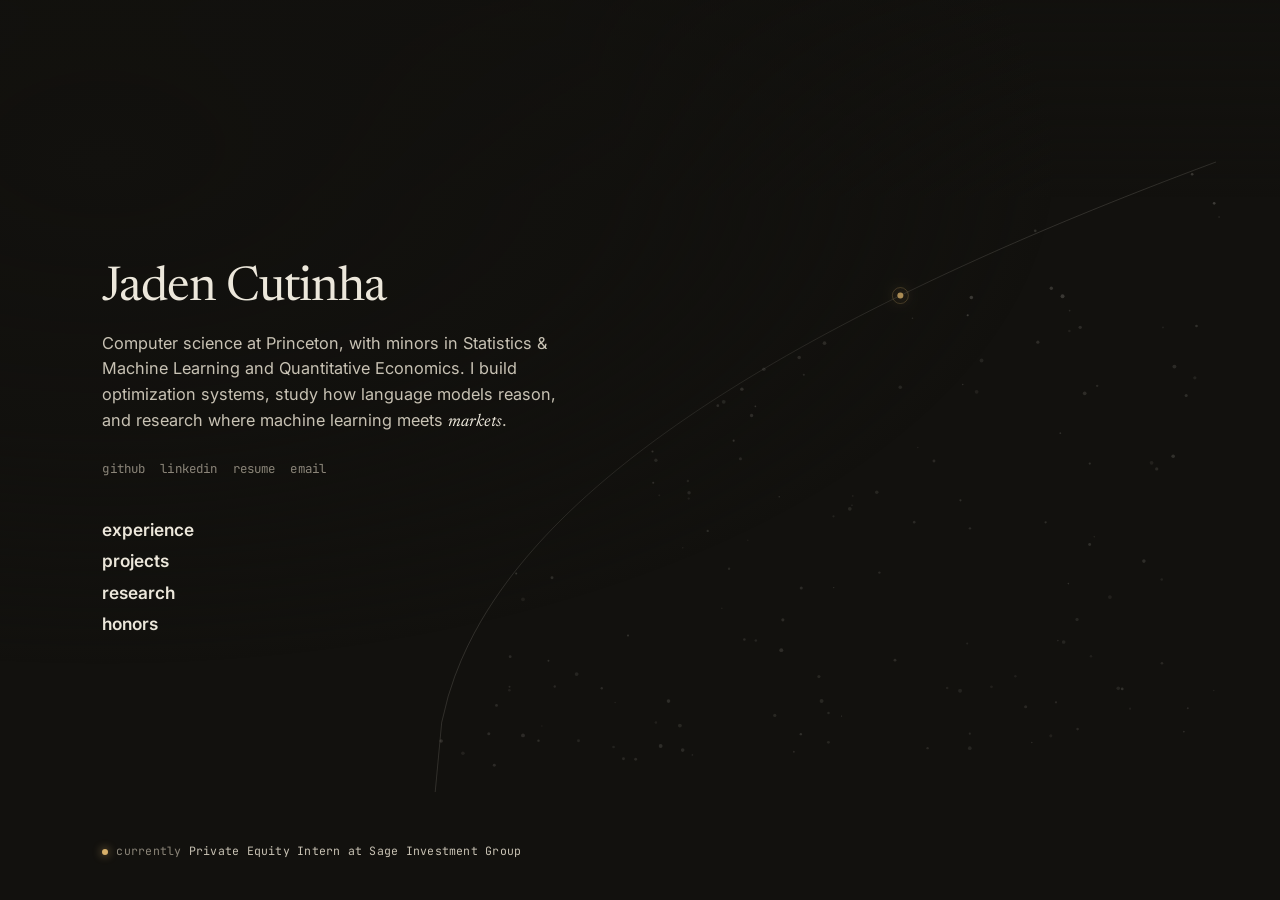
==== commit eab31937: "finish updates changes to whole personal website" ====
--- a/index.html
+++ b/index.html
@@ -36,21 +36,21 @@
     <div class="folder">
       <button class="folder-trigger" type="button" aria-expanded="false">experience</button>
       <ul class="flyout">
-        <li><a href="experience.html">Sage Investment Group <span class="sub">— Private Equity Intern</span></a></li>
-        <li><a href="experience.html">SEO Tech Developer <span class="sub">— Backend Lead, Halo</span></a></li>
-        <li><a href="experience.html">BioStrive <span class="sub">— Software Engineer</span></a></li>
-        <li><a href="experience.html">Princeton AI Lab <span class="sub">— Research Analyst</span></a></li>
-        <li><a href="experience.html">Andromeda Labs <span class="sub">— ML Engineer</span></a></li>
-        <li><a href="experience.html">Cerebras <span class="sub">— AI Fellow</span></a></li>
+        <li><a href="experience.html">Sage Investment Group<span class="sub">, Private Equity Intern</span></a></li>
+        <li><a href="experience.html">SEO Tech Developer<span class="sub">, Backend Lead, Halo</span></a></li>
+        <li><a href="experience.html">BioStrive<span class="sub">, Software Engineer</span></a></li>
+        <li><a href="experience.html">Princeton AI Lab<span class="sub">, Research Analyst</span></a></li>
+        <li><a href="experience.html">Andromeda Labs<span class="sub">, ML Engineer</span></a></li>
+        <li><a href="experience.html">Cerebras<span class="sub">, AI Fellow</span></a></li>
       </ul>
     </div>
 
     <div class="folder">
       <button class="folder-trigger" type="button" aria-expanded="false">projects</button>
       <ul class="flyout">
-        <li><a href="projects.html#halo">Halo <span class="sub">— Markowitz portfolio optimizer</span></a></li>
-        <li><a href="projects.html#murmur">Murmur <span class="sub">— Raft-replicated key/value store</span></a></li>
-        <li><a href="projects.html#sable">Sable <span class="sub">— LSM-tree storage engine</span></a></li>
+        <li><a href="projects.html#halo">Halo<span class="sub">, Markowitz portfolio optimizer</span></a></li>
+        <li><a href="projects.html#murmur">Murmur<span class="sub">, Raft-replicated key/value store</span></a></li>
+        <li><a href="projects.html#sable">Sable<span class="sub">, LSM-tree storage engine</span></a></li>
         <li><a href="projects.html">All engineering work <span class="sub">→</span></a></li>
       </ul>
     </div>
@@ -58,16 +58,16 @@
     <div class="folder">
       <button class="folder-trigger" type="button" aria-expanded="false">research</button>
       <ul class="flyout">
-        <li><a href="research.html#tot">Dissecting Tree of Thoughts <span class="sub">— ablation of ToT search, COS 484</span></a></li>
-        <li><a href="research.html#sentiment">AI Sentiment &amp; Market Relevance <span class="sub">— LLM agreement as a market signal</span></a></li>
+        <li><a href="research.html#tot">Dissecting Tree of Thoughts<span class="sub">, ablation of ToT search, COS 484</span></a></li>
+        <li><a href="research.html#sentiment">AI Sentiment &amp; Market Relevance<span class="sub">, LLM agreement as a market signal</span></a></li>
       </ul>
     </div>
 
     <div class="folder">
       <button class="folder-trigger" type="button" aria-expanded="false">honors</button>
       <ul class="flyout">
-        <li><a href="honors.html">HackPrinceton Finalist <span class="sub">— Fintech Track</span></a></li>
-        <li><a href="honors.html">Princeton COSCON <span class="sub">— Top-5 Finalist</span></a></li>
+        <li><a href="honors.html">HackPrinceton Finalist<span class="sub">, Fintech Track</span></a></li>
+        <li><a href="honors.html">Princeton COSCON<span class="sub">, Top-5 Finalist</span></a></li>
         <li><a href="honors.html">Cerebras AI Research Fellow</a></li>
         <li><a href="honors.html">All honors <span class="sub">→</span></a></li>
       </ul>
@@ -75,7 +75,7 @@
   </nav>
 </main>
 
-<p class="status" aria-hidden="true"><span class="dot"></span>currently — <b>Private Equity Intern, Sage Investment Group</b></p>
+<p class="status" aria-hidden="true"><span class="dot"></span>currently <b>Private Equity Intern at Sage Investment Group</b></p>
 
 <script src="assets/js/editorial.js"></script>
 </body>
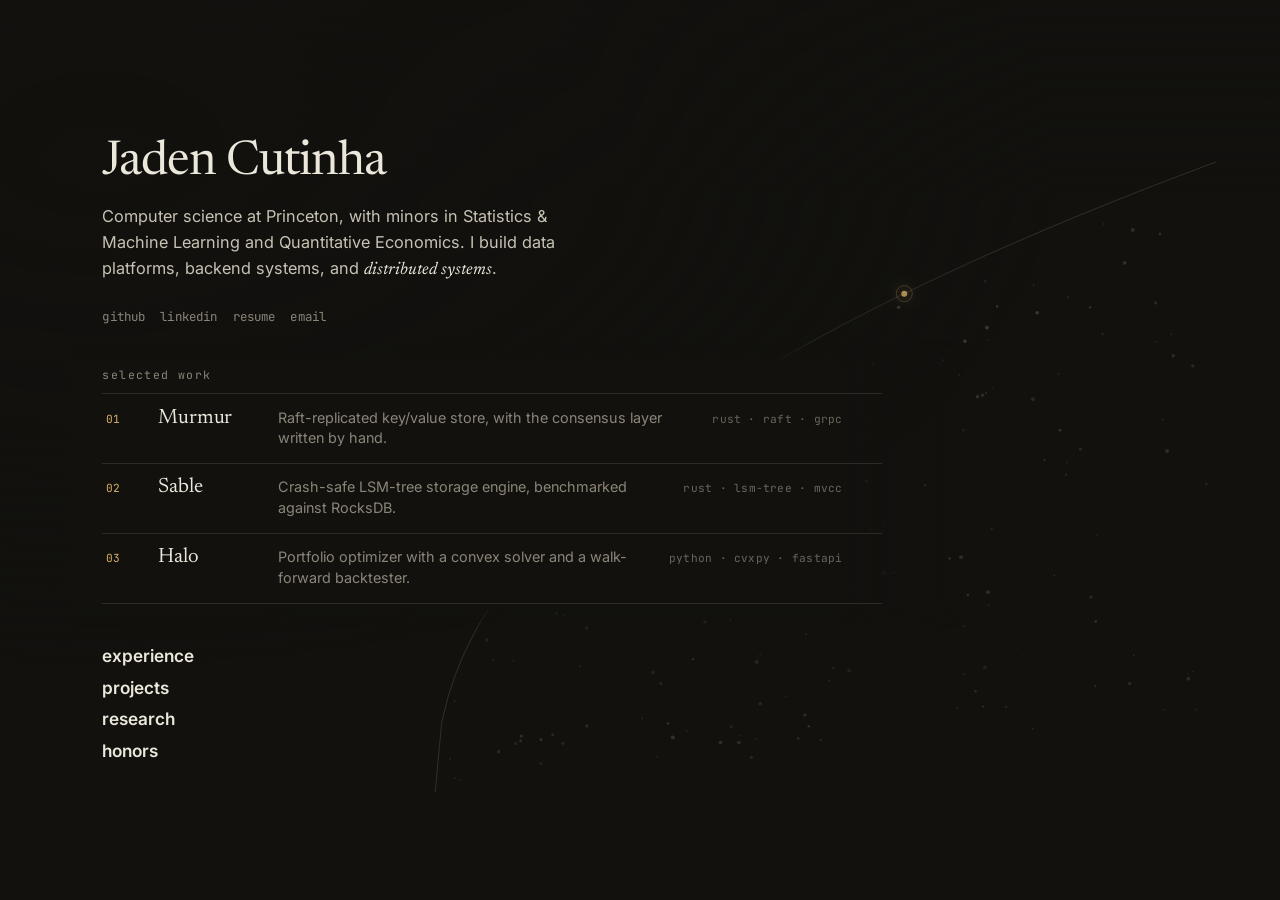
==== commit 4fd41c1a: "updated portfolio changes" ====
--- a/index.html
+++ b/index.html
@@ -5,11 +5,18 @@
 <meta name="viewport" content="width=device-width, initial-scale=1.0" />
 <meta name="color-scheme" content="dark" />
 <title>Jaden Cutinha | Princeton University</title>
-<meta name="description" content="Jaden Cutinha is a Computer Science student at Princeton University with minors in Statistics & Machine Learning and Quantitative Economics. He builds optimization systems and researches AI, NLP, and financial econometrics." />
+<meta name="description" content="Jaden Cutinha is a Computer Science student at Princeton University with minors in Statistics & Machine Learning and Quantitative Economics. He builds data platforms, backend systems, and distributed systems." />
+<link rel="icon" href="assets/favicon.svg" type="image/svg+xml" />
+<meta property="og:type" content="website" />
+<meta property="og:title" content="Jaden Cutinha | Princeton University" />
+<meta property="og:description" content="Jaden Cutinha is a Computer Science student at Princeton University with minors in Statistics & Machine Learning and Quantitative Economics. He builds data platforms, backend systems, and distributed systems." />
+<meta property="og:url" content="https://jadencutinha.github.io/" />
+<meta property="og:image" content="https://jadencutinha.github.io/assets/images/og.png" />
+<meta name="twitter:card" content="summary_large_image" />
 <link rel="preconnect" href="https://fonts.googleapis.com" />
 <link rel="preconnect" href="https://fonts.gstatic.com" crossorigin />
 <link href="https://fonts.googleapis.com/css2?family=Newsreader:ital,opsz,wght@0,6..72,300;0,6..72,400;0,6..72,500;1,6..72,300&family=Inter:wght@400;500&family=JetBrains+Mono:wght@400&display=swap" rel="stylesheet" />
-<link rel="stylesheet" href="assets/css/editorial.css" />
+<link rel="stylesheet" href="assets/css/editorial.css?v=3" />
 </head>
 <body>
 
@@ -21,16 +28,43 @@
     <h1>Jaden Cutinha</h1>
     <p class="intro">
       Computer science at Princeton, with minors in Statistics &amp; Machine Learning
-      and Quantitative Economics. I build optimization systems, study how language
-      models reason, and research where machine learning meets <em>markets</em>.
+      and Quantitative Economics. I build data platforms, backend systems, and
+      <em>distributed systems</em>.
     </p>
     <nav class="links" aria-label="Profiles">
       <a href="https://github.com/jadencutinha" target="_blank" rel="noopener">github</a>
       <a href="https://linkedin.com/in/jaden-cutinha-505763243" target="_blank" rel="noopener">linkedin</a>
-      <a href="cv.html">resume</a>
+      <a href="Jaden_Cutinha_Resume.pdf" target="_blank" rel="noopener">resume</a>
       <a href="mailto:jc3311@princeton.edu">email</a>
     </nav>
   </header>
+
+  <section class="featured" aria-label="Selected work">
+    <p class="featured-label">selected work</p>
+    <ul>
+      <li><a href="projects.html#murmur">
+        <span class="f-num">01</span>
+        <span class="f-name">Murmur</span>
+        <span class="f-desc">Raft-replicated key/value store, with the consensus layer written by hand.</span>
+        <span class="f-tags">rust · raft · grpc</span>
+        <span class="f-arrow" aria-hidden="true">→</span>
+      </a></li>
+      <li><a href="projects.html#sable">
+        <span class="f-num">02</span>
+        <span class="f-name">Sable</span>
+        <span class="f-desc">Crash-safe LSM-tree storage engine, benchmarked against RocksDB.</span>
+        <span class="f-tags">rust · lsm-tree · mvcc</span>
+        <span class="f-arrow" aria-hidden="true">→</span>
+      </a></li>
+      <li><a href="projects.html#halo">
+        <span class="f-num">03</span>
+        <span class="f-name">Halo</span>
+        <span class="f-desc">Portfolio optimizer with a convex solver and a walk-forward backtester.</span>
+        <span class="f-tags">python · cvxpy · fastapi</span>
+        <span class="f-arrow" aria-hidden="true">→</span>
+      </a></li>
+    </ul>
+  </section>
 
   <nav class="menu" aria-label="Sections">
     <div class="folder">
@@ -48,9 +82,9 @@
     <div class="folder">
       <button class="folder-trigger" type="button" aria-expanded="false">projects</button>
       <ul class="flyout">
-        <li><a href="projects.html#halo">Halo<span class="sub">, Markowitz portfolio optimizer</span></a></li>
         <li><a href="projects.html#murmur">Murmur<span class="sub">, Raft-replicated key/value store</span></a></li>
         <li><a href="projects.html#sable">Sable<span class="sub">, LSM-tree storage engine</span></a></li>
+        <li><a href="projects.html#halo">Halo<span class="sub">, Markowitz portfolio optimizer</span></a></li>
         <li><a href="projects.html">All engineering work <span class="sub">→</span></a></li>
       </ul>
     </div>
@@ -75,8 +109,6 @@
   </nav>
 </main>
 
-<p class="status" aria-hidden="true"><span class="dot"></span>currently <b>Private Equity Intern at Sage Investment Group</b></p>
-
-<script src="assets/js/editorial.js"></script>
+<script src="assets/js/editorial.js?v=2"></script>
 </body>
 </html>
--- a/assets/css/editorial.css
+++ b/assets/css/editorial.css
@@ -136,17 +136,44 @@
 .folder.is-open .folder-trigger { color: var(--ink); transform: translateX(4px); }
 .folder.is-open .flyout { opacity: 1; visibility: visible; transform: translateX(0); }
 
-/* ── Status line ── */
-.status {
-  position: fixed; left: var(--pad-x); bottom: clamp(1.4rem, 5vh, 2.6rem); z-index: 2;
-  font-family: var(--mono); font-size: 0.72rem; letter-spacing: 0.02em; color: var(--muted);
-}
-.status b { color: var(--soft); font-weight: var(--w-normal); }
-.status .dot {
-  display: inline-block; width: 6px; height: 6px; border-radius: 50%;
-  background: var(--accent); margin-right: 0.5rem; vertical-align: middle;
-  box-shadow: 0 0 8px 1px var(--accent-dim);
-}
+/* ── Selected work (home) ── */
+.featured { position: relative; width: min(100%, 780px); }
+.featured::before {
+  content: ''; position: absolute; z-index: -1; inset: -1.6rem -5rem -1.6rem -2rem; pointer-events: none;
+  background: linear-gradient(90deg, var(--bg) 0%, var(--bg) 86%, rgba(18,17,14,0) 100%);
+  -webkit-mask-image: linear-gradient(180deg, transparent 0, #000 1.6rem, #000 calc(100% - 1.6rem), transparent 100%);
+  mask-image: linear-gradient(180deg, transparent 0, #000 1.6rem, #000 calc(100% - 1.6rem), transparent 100%);
+}
+.featured-label {
+  font-family: var(--mono); font-size: 0.72rem; text-transform: lowercase; letter-spacing: 0.12em;
+  color: var(--muted); margin-bottom: 0.7rem;
+}
+.featured ul { list-style: none; border-bottom: 1px solid var(--line); }
+.featured a {
+  position: relative;
+  display: grid; grid-template-columns: 2.4rem 6.6rem 1fr auto 1.4rem; column-gap: 0.9rem; align-items: baseline;
+  padding: 0.85rem 0.2rem; border-top: 1px solid var(--line);
+  transition: padding var(--mid) var(--ease), background var(--mid) var(--ease);
+}
+.featured a::before {
+  content: ''; position: absolute; left: 0; top: -1px; width: 100%; height: 1px;
+  background: var(--accent); transform: scaleX(0); transform-origin: left;
+  transition: transform var(--mid) var(--ease);
+}
+.featured .f-num { font-family: var(--mono); font-size: 0.7rem; letter-spacing: 0.06em; color: var(--accent); }
+.featured .f-name { font-family: var(--serif); font-size: 1.3rem; line-height: 1.1; letter-spacing: -0.01em; color: var(--ink); }
+.featured .f-desc { font-size: 0.9rem; line-height: 1.45; color: var(--muted); transition: color var(--fast) var(--ease); }
+.featured .f-tags { font-family: var(--mono); font-size: 0.7rem; letter-spacing: 0.02em; color: var(--faint); white-space: nowrap; }
+.featured .f-arrow {
+  font-family: var(--mono); font-size: 0.85rem; color: var(--accent); text-align: right;
+  opacity: 0; transform: translateX(-6px);
+  transition: opacity var(--mid) var(--ease), transform var(--mid) var(--ease);
+}
+.featured a:hover, .featured a:focus-visible { padding-left: 0.7rem; background: linear-gradient(90deg, rgba(216,176,106,0.06), rgba(216,176,106,0) 70%); outline: none; }
+.featured a:hover::before, .featured a:focus-visible::before { transform: scaleX(1); }
+.featured a:hover .f-desc, .featured a:focus-visible .f-desc { color: var(--soft); }
+.featured a:hover .f-arrow, .featured a:focus-visible .f-arrow { opacity: 1; transform: translateX(0); }
+@media (max-width: 980px) { .featured .f-tags { display: none; } .featured a { grid-template-columns: 2.4rem 6.6rem 1fr 1.4rem; } }
 
 /* ── Top nav (subpages) ── */
 .topnav {
@@ -246,7 +273,9 @@
     transition: max-height var(--mid) var(--ease), opacity var(--mid) var(--ease), margin-top var(--mid) var(--ease), visibility var(--mid);
   }
   .folder.is-open .flyout { max-height: 40rem; opacity: 1; visibility: visible; margin-top: 0.65rem; transform: none; }
-  .status { position: static; margin-top: 1rem; }
+  .featured a { grid-template-columns: 2.2rem 1fr; row-gap: 0.25rem; }
+  .featured .f-desc { grid-column: 2; }
+  .featured .f-arrow { display: none; }
   .home { justify-content: flex-start; padding-top: clamp(3rem, 12vh, 6rem); gap: 2.2rem; }
   .topnav { flex-direction: column; align-items: flex-start; gap: 0.7rem; }
   .topnav .navlinks { gap: 0.9rem; }
@@ -306,6 +335,19 @@
   width: 100%; max-width: 760px; border: 1px solid var(--line); border-radius: 6px;
   margin: 1.7rem 0; cursor: zoom-in; display: block;
 }
+
+/* Diagrams */
+.diagram {
+  margin: 0.4rem 0 1.4rem; max-width: 820px; overflow-x: auto;
+  border: 1px solid var(--line); border-radius: 6px; background: rgba(236,231,219,0.02); padding: 1.1rem;
+}
+.diagram svg { display: block; width: 100%; min-width: 640px; height: auto; }
+.diagram .d-box { fill: rgba(236,231,219,0.03); stroke: var(--line); }
+.diagram .d-hl { fill: rgba(216,176,106,0.08); stroke: var(--accent-dim); }
+.diagram .d-t { font-family: var(--mono); font-size: 12px; fill: var(--ink); }
+.diagram .d-s { font-family: var(--mono); font-size: 10.5px; fill: var(--muted); }
+.diagram .d-arrow { fill: none; stroke: var(--muted); stroke-width: 1; }
+.diagram .d-head { fill: var(--muted); }
 
 /* Stat row */
 .stats { display: grid; grid-template-columns: repeat(3, 1fr); gap: 1.4rem; margin: 1.5rem 0; max-width: 760px; }
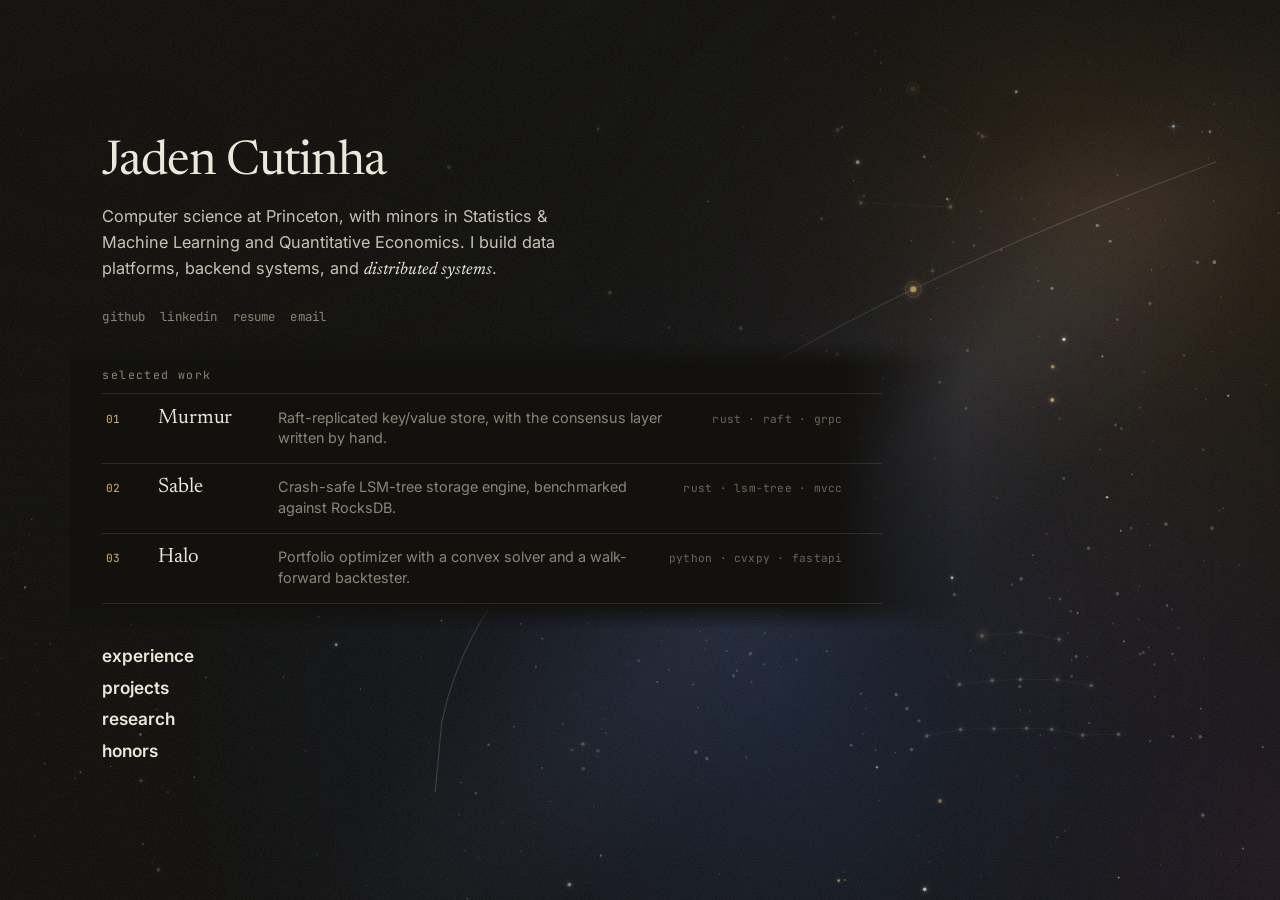
==== commit 39a2c8ab: "updated portfolio visual edits" ====
--- a/index.html
+++ b/index.html
@@ -16,7 +16,7 @@
 <link rel="preconnect" href="https://fonts.googleapis.com" />
 <link rel="preconnect" href="https://fonts.gstatic.com" crossorigin />
 <link href="https://fonts.googleapis.com/css2?family=Newsreader:ital,opsz,wght@0,6..72,300;0,6..72,400;0,6..72,500;1,6..72,300&family=Inter:wght@400;500&family=JetBrains+Mono:wght@400&display=swap" rel="stylesheet" />
-<link rel="stylesheet" href="assets/css/editorial.css?v=3" />
+<link rel="stylesheet" href="assets/css/editorial.css?v=4" />
 </head>
 <body>
 
@@ -109,6 +109,6 @@
   </nav>
 </main>
 
-<script src="assets/js/editorial.js?v=2"></script>
+<script src="assets/js/editorial.js?v=3"></script>
 </body>
 </html>
--- a/assets/css/editorial.css
+++ b/assets/css/editorial.css
@@ -1,7 +1,8 @@
 /* ============================================================
    JADEN CUTINHA — Editorial system (dark)
    Warm near-black · cream text · one amber accent.
-   Signature: a living Markowitz efficient-frontier backdrop.
+   Signature: a living night sky whose constellations are the work,
+   anchored by a Markowitz efficient frontier.
    ============================================================ */
 
 :root {
@@ -61,6 +62,12 @@
     radial-gradient(140% 60% at 12% 0%, rgba(18,17,14,0.9) 0%, rgba(18,17,14,0.55) 40%, rgba(18,17,14,0) 75%);
 }
 
+/* Film grain: breaks up the nebula's gradients and takes the vector edge off the sky. */
+body::after {
+  content: ''; position: fixed; inset: 0; z-index: 1; pointer-events: none; opacity: 0.07;
+  background-image: url("data:image/svg+xml,%3Csvg xmlns='http://www.w3.org/2000/svg' width='240' height='240'%3E%3Cfilter id='n'%3E%3CfeTurbulence type='fractalNoise' baseFrequency='0.85' numOctaves='2' stitchTiles='stitch'/%3E%3CfeColorMatrix values='0 0 0 0 0.93 0 0 0 0 0.9 0 0 0 0 0.86 1.5 0 0 0 -0.5'/%3E%3C/filter%3E%3Crect width='100%25' height='100%25' filter='url(%23n)'/%3E%3C/svg%3E");
+}
+
 /* ── Home ── */
 .home {
   position: relative; z-index: 2;
@@ -169,10 +176,10 @@
   opacity: 0; transform: translateX(-6px);
   transition: opacity var(--mid) var(--ease), transform var(--mid) var(--ease);
 }
-.featured a:hover, .featured a:focus-visible { padding-left: 0.7rem; background: linear-gradient(90deg, rgba(216,176,106,0.06), rgba(216,176,106,0) 70%); outline: none; }
-.featured a:hover::before, .featured a:focus-visible::before { transform: scaleX(1); }
-.featured a:hover .f-desc, .featured a:focus-visible .f-desc { color: var(--soft); }
-.featured a:hover .f-arrow, .featured a:focus-visible .f-arrow { opacity: 1; transform: translateX(0); }
+.featured a:hover, .featured a:focus-visible, .featured a.is-lit { padding-left: 0.7rem; background: linear-gradient(90deg, rgba(216,176,106,0.06), rgba(216,176,106,0) 70%); outline: none; }
+.featured a:hover::before, .featured a:focus-visible::before, .featured a.is-lit::before { transform: scaleX(1); }
+.featured a:hover .f-desc, .featured a:focus-visible .f-desc, .featured a.is-lit .f-desc { color: var(--soft); }
+.featured a:hover .f-arrow, .featured a:focus-visible .f-arrow, .featured a.is-lit .f-arrow { opacity: 1; transform: translateX(0); }
 @media (max-width: 980px) { .featured .f-tags { display: none; } .featured a { grid-template-columns: 2.4rem 6.6rem 1fr 1.4rem; } }
 
 /* ── Top nav (subpages) ── */
@@ -457,7 +464,7 @@
 
 /* Print — CV becomes a clean light document */
 @media print {
-  #bg, #veil, .topnav, .foot, .cv-actions { display: none !important; }
+  #bg, #veil, body::after, .topnav, .foot, .cv-actions { display: none !important; }
   body { background: #fff !important; color: #111 !important; }
   .page { padding: 0 1.5rem !important; }
   .page-head { padding: 1rem 0 1.5rem !important; }
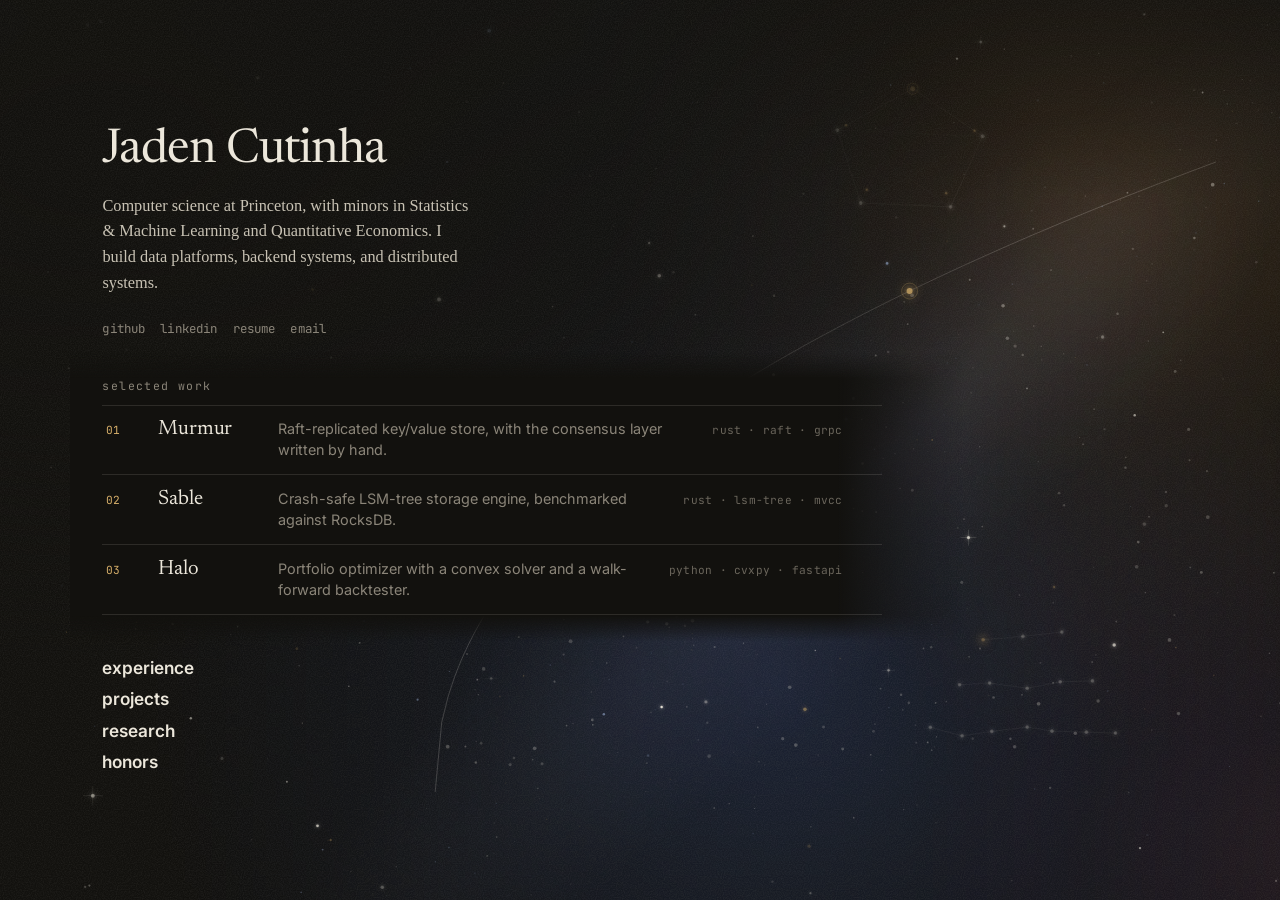
==== commit 09c6ca9d: "fix main page font" ====
--- a/index.html
+++ b/index.html
@@ -16,7 +16,7 @@
 <link rel="preconnect" href="https://fonts.googleapis.com" />
 <link rel="preconnect" href="https://fonts.gstatic.com" crossorigin />
 <link href="https://fonts.googleapis.com/css2?family=Newsreader:ital,opsz,wght@0,6..72,300;0,6..72,400;0,6..72,500;1,6..72,300&family=Inter:wght@400;500&family=JetBrains+Mono:wght@400&display=swap" rel="stylesheet" />
-<link rel="stylesheet" href="assets/css/editorial.css?v=4" />
+<link rel="stylesheet" href="assets/css/editorial.css?v=5" />
 </head>
 <body>
 
--- a/assets/css/editorial.css
+++ b/assets/css/editorial.css
@@ -89,11 +89,12 @@
 .intro {
   margin-top: 1.05rem;
   max-width: 46ch;
+  font-family: 'Times New Roman', Times, serif;
   font-size: 1.02rem;
   line-height: 1.58;
   color: var(--soft);
 }
-.intro em { font-family: var(--serif); font-style: italic; color: var(--ink); font-size: 1.06em; }
+.intro em { font: inherit; color: inherit; }
 
 .links { display: flex; flex-wrap: wrap; gap: 0.35rem 0.95rem; margin-top: 1.5rem; }
 .links a {
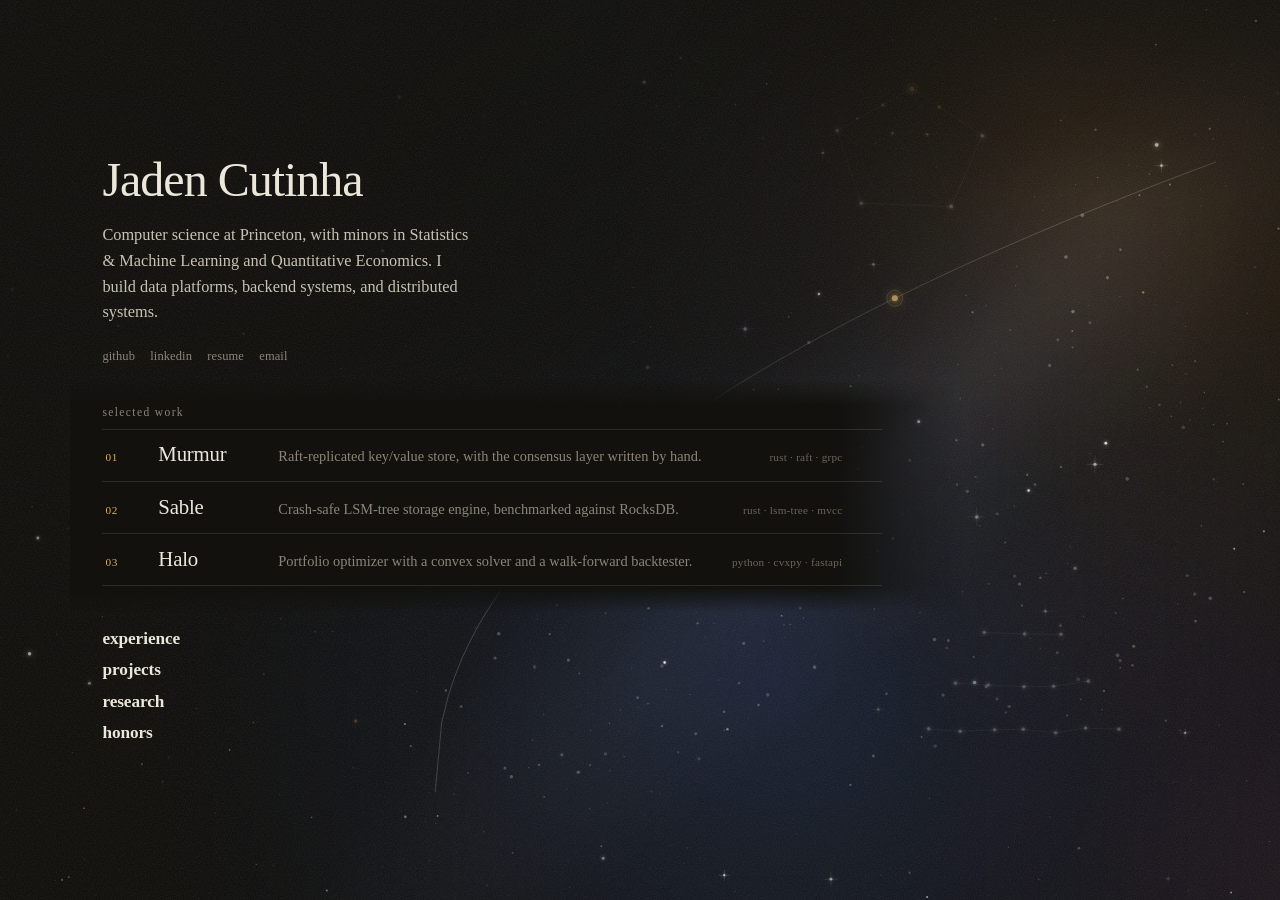
==== commit b9726a00: "finished description update" ====
--- a/index.html
+++ b/index.html
@@ -16,7 +16,7 @@
 <link rel="preconnect" href="https://fonts.googleapis.com" />
 <link rel="preconnect" href="https://fonts.gstatic.com" crossorigin />
 <link href="https://fonts.googleapis.com/css2?family=Newsreader:ital,opsz,wght@0,6..72,300;0,6..72,400;0,6..72,500;1,6..72,300&family=Inter:wght@400;500&family=JetBrains+Mono:wght@400&display=swap" rel="stylesheet" />
-<link rel="stylesheet" href="assets/css/editorial.css?v=5" />
+<link rel="stylesheet" href="assets/css/editorial.css?v=6" />
 </head>
 <body>
 
@@ -29,7 +29,7 @@
     <p class="intro">
       Computer science at Princeton, with minors in Statistics &amp; Machine Learning
       and Quantitative Economics. I build data platforms, backend systems, and
-      <em>distributed systems</em>.
+      distributed systems.
     </p>
     <nav class="links" aria-label="Profiles">
       <a href="https://github.com/jadencutinha" target="_blank" rel="noopener">github</a>
@@ -109,6 +109,6 @@
   </nav>
 </main>
 
-<script src="assets/js/editorial.js?v=3"></script>
+<script src="assets/js/editorial.js?v=4"></script>
 </body>
 </html>
--- a/assets/css/editorial.css
+++ b/assets/css/editorial.css
@@ -17,9 +17,10 @@
   --accent:    #d8b06a;   /* amber / gold */
   --accent-dim: rgba(216,176,106,0.45);
 
-  --serif: 'Newsreader', Georgia, 'Times New Roman', serif;
-  --sans:  'Inter', system-ui, -apple-system, sans-serif;
-  --mono:  'JetBrains Mono', ui-monospace, Menlo, monospace;
+  /* One typeface site-wide. The three names stay so each rule keeps its role. */
+  --serif: 'Times New Roman', Times, serif;
+  --sans:  'Times New Roman', Times, serif;
+  --mono:  'Times New Roman', Times, serif;
 
   --w-normal: 400;
   --w-med:    500;
@@ -89,12 +90,10 @@
 .intro {
   margin-top: 1.05rem;
   max-width: 46ch;
-  font-family: 'Times New Roman', Times, serif;
   font-size: 1.02rem;
   line-height: 1.58;
   color: var(--soft);
 }
-.intro em { font: inherit; color: inherit; }
 
 .links { display: flex; flex-wrap: wrap; gap: 0.35rem 0.95rem; margin-top: 1.5rem; }
 .links a {
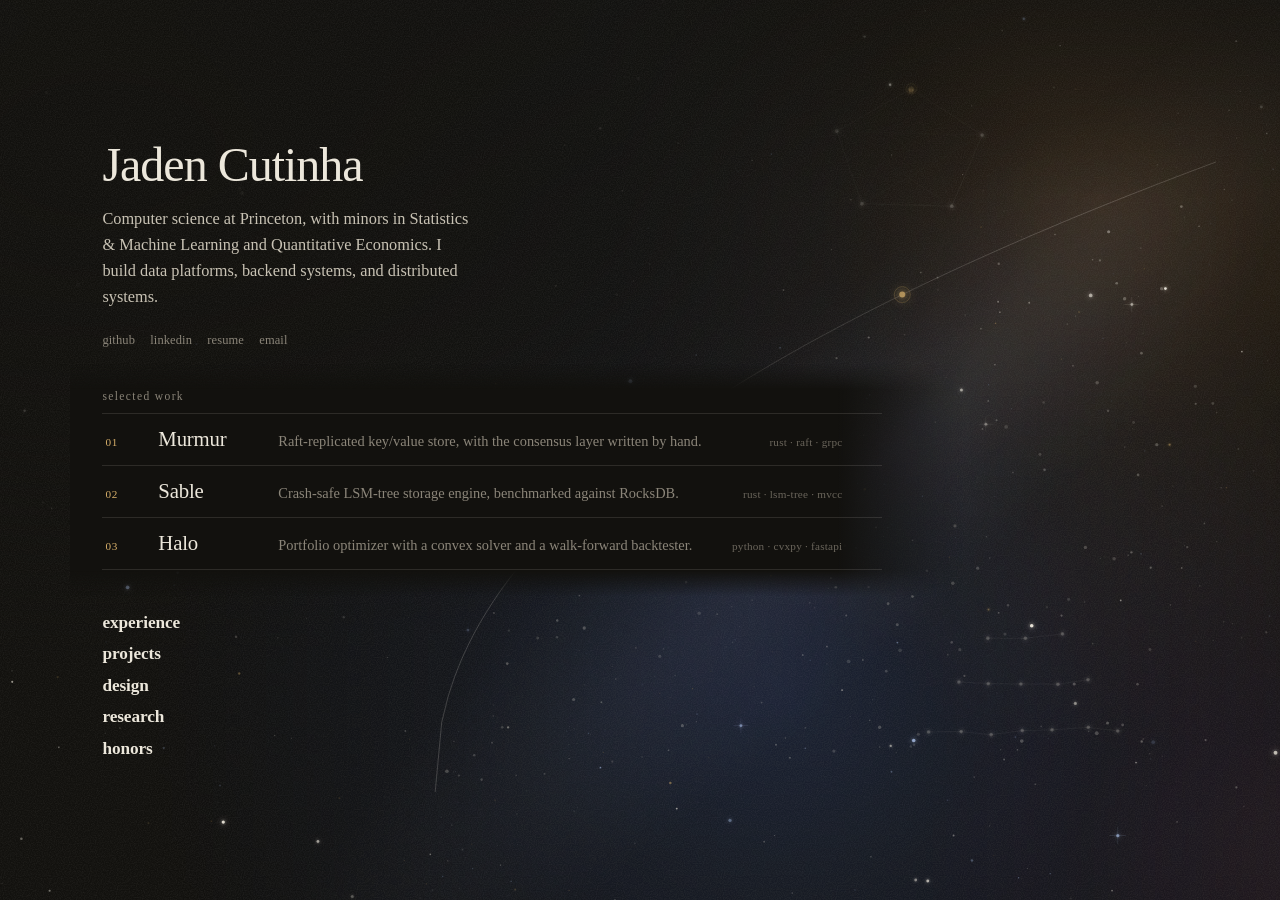
==== commit 2da5b8bd: "update transitions and page layout (with portfolio)" ====
--- a/index.html
+++ b/index.html
@@ -13,10 +13,7 @@
 <meta property="og:url" content="https://jadencutinha.github.io/" />
 <meta property="og:image" content="https://jadencutinha.github.io/assets/images/og.png" />
 <meta name="twitter:card" content="summary_large_image" />
-<link rel="preconnect" href="https://fonts.googleapis.com" />
-<link rel="preconnect" href="https://fonts.gstatic.com" crossorigin />
-<link href="https://fonts.googleapis.com/css2?family=Newsreader:ital,opsz,wght@0,6..72,300;0,6..72,400;0,6..72,500;1,6..72,300&family=Inter:wght@400;500&family=JetBrains+Mono:wght@400&display=swap" rel="stylesheet" />
-<link rel="stylesheet" href="assets/css/editorial.css?v=6" />
+<link rel="stylesheet" href="assets/css/editorial.css?v=8" />
 </head>
 <body>
 
@@ -90,6 +87,16 @@
     </div>
 
     <div class="folder">
+      <button class="folder-trigger" type="button" aria-expanded="false">design</button>
+      <ul class="flyout">
+        <li><a href="design.html#halo">Halo<span class="sub">, portfolio theory for people new to investing</span></a></li>
+        <li><a href="design.html#provenance">Provenance<span class="sub">, an AI claims reviewer built around trust</span></a></li>
+        <li><a href="design.html#tracker">Conversion Tracker<span class="sub">, a market census you can check</span></a></li>
+        <li><a href="design.html#ai">Working with AI <span class="sub">→</span></a></li>
+      </ul>
+    </div>
+
+    <div class="folder">
       <button class="folder-trigger" type="button" aria-expanded="false">research</button>
       <ul class="flyout">
         <li><a href="research.html#tot">Dissecting Tree of Thoughts<span class="sub">, ablation of ToT search, COS 484</span></a></li>
@@ -109,6 +116,6 @@
   </nav>
 </main>
 
-<script src="assets/js/editorial.js?v=4"></script>
+<script src="assets/js/editorial.js?v=5"></script>
 </body>
 </html>
--- a/assets/css/editorial.css
+++ b/assets/css/editorial.css
@@ -385,6 +385,33 @@
 .mini p { font-size: 0.88rem; line-height: 1.6; color: var(--muted); }
 .mini .mini-link { display: inline-block; margin-top: 0.8rem; font-family: var(--mono); font-size: 0.74rem; color: var(--soft); }
 .mini:hover .mini-link { color: var(--accent); }
+
+/* ── Design case studies ── */
+.case-index { list-style: none; max-width: 880px; margin-bottom: 1.2rem; border-bottom: 1px solid var(--line); }
+.case-index a {
+  display: grid; grid-template-columns: 2.4rem 11rem 1fr auto; gap: 1.2rem; align-items: baseline;
+  padding: 1.05rem 0; border-top: 1px solid var(--line); transition: color var(--fast) var(--ease);
+}
+.case-index .c-num { font-family: var(--mono); font-size: 0.72rem; letter-spacing: 0.06em; color: var(--accent); }
+.case-index .c-name { font-family: var(--serif); font-size: 1.25rem; line-height: 1.1; color: var(--ink); }
+.case-index .c-desc { font-size: 0.9rem; line-height: 1.55; color: var(--muted); }
+.case-index .c-kind { font-family: var(--mono); font-size: 0.72rem; color: var(--faint); white-space: nowrap; }
+.case-index a:hover .c-name, .case-index a:hover .c-kind { color: var(--accent); }
+
+.shot { margin: 1.7rem 0; max-width: 820px; }
+.shot img {
+  display: block; width: 100%; height: auto; border: 1px solid var(--line); border-radius: 6px;
+  cursor: zoom-in; background: rgba(236,231,219,0.02);
+}
+.shot figcaption { margin-top: 0.7rem; max-width: 70ch; font-size: 0.82rem; line-height: 1.55; color: var(--muted); }
+.shot-pair { display: grid; grid-template-columns: 1fr 1fr; gap: 1.2rem; margin: 1.7rem 0; max-width: 820px; align-items: start; }
+.shot-pair .shot { margin: 0; }
+.shot.narrow { max-width: 460px; }
+
+.facts { display: grid; grid-template-columns: repeat(3, 1fr); gap: 1.4rem; margin: 1.6rem 0 0.4rem; max-width: 820px; }
+.fact { border-top: 1px solid var(--line); padding-top: 0.85rem; }
+.fact-label { font-family: var(--mono); font-size: 0.7rem; letter-spacing: 0.1em; color: var(--accent); margin-bottom: 0.45rem; }
+.fact-text { font-size: 0.88rem; line-height: 1.6; color: var(--muted); }
 
 /* Honors */
 .honors-group { margin-bottom: 2.6rem; }
@@ -454,7 +481,9 @@
 
 @media (max-width: 820px) {
   .stats, .stack-grid, .cv-skills { grid-template-columns: 1fr 1fr; }
-  .features, .mini-grid { grid-template-columns: 1fr; }
+  .features, .mini-grid, .shot-pair, .facts { grid-template-columns: 1fr; }
+  .case-index a { grid-template-columns: 2.4rem 1fr; gap: 0.3rem 1rem; }
+  .case-index .c-desc, .case-index .c-kind { grid-column: 2; }
   .honor { grid-template-columns: 1fr; gap: 0.4rem; }
   .raft-node { min-width: 84px; }
 }
@@ -476,3 +505,247 @@
   .cv-org, .cv-edu-degree, .cv-skills .sk-list, .cv-course, .cv-bul li { color: #333 !important; }
   .cv-bul li::before { background: #999 !important; }
 }
+
+/* ============================================================
+   Inner pages, full-width layout and motion
+   The backdrop is blurred and dimmed so type stays crisp anywhere
+   on the page, which frees the content to use the whole width.
+   ============================================================ */
+@media screen {
+  body.sub { --pad-x: clamp(1.3rem, 4.6vw, 5.5rem); --rail: clamp(11rem, 17vw, 17rem); }
+  body.sub #bg { opacity: 0.66; }
+  body.sub #veil {
+    background: rgba(18,17,14,0.58);
+    backdrop-filter: blur(10px) saturate(1.2); -webkit-backdrop-filter: blur(10px) saturate(1.2);
+  }
+
+  /* Reading progress */
+  .progress {
+    position: fixed; top: 0; left: 0; right: 0; height: 2px; z-index: 9; pointer-events: none;
+    background: var(--accent); transform-origin: 0 50%; transform: scaleX(var(--read, 0));
+  }
+
+  body.sub .topnav .navlinks { gap: 1.5rem; }
+  body.sub .topnav .navlinks a { font-size: 0.9rem; }
+  body.sub .foot a, body.sub .foot .foot-copy { font-size: 0.86rem; }
+
+  /* Everything that used to be capped at a narrow column */
+  body.sub .doc, body.sub .cv-doc, body.sub .exp-list, body.sub .case-index, body.sub .mini-grid,
+  body.sub .raft-demo, body.sub .diagram, body.sub .stats, body.sub .features, body.sub .stack-grid,
+  body.sub .facts, body.sub .shot, body.sub .shot-pair, body.sub .poster, body.sub .cv-bul,
+  body.sub .exp-points, body.sub .raft-hint { max-width: none; }
+
+  /* ── Page head ── */
+  body.sub .page-head {
+    max-width: none; position: relative;
+    padding: clamp(3.5rem, 13vh, 8rem) 0 clamp(2rem, 5vh, 3.4rem);
+    margin-bottom: clamp(1.5rem, 4vh, 3rem);
+  }
+  body.sub .page-head::after {
+    content: ''; position: absolute; left: 0; right: 0; bottom: 0; height: 1px; background: var(--line);
+    transform-origin: 0 50%;
+  }
+  body.sub .eyebrow { font-size: 0.86rem; letter-spacing: 0.22em; margin-bottom: 1.4rem; }
+  body.sub .page-head h1 {
+    font-size: clamp(2.9rem, 7.4vw, 7.6rem); line-height: 0.94; letter-spacing: -0.035em;
+    transform-origin: 0 100%;
+    transform: translate3d(0, calc(var(--hero, 0) * 46px), 0) scale(calc(1 - var(--hero, 0) * 0.07));
+    opacity: calc(1 - var(--hero, 0) * 0.75);
+  }
+  body.sub .page-head .lead { max-width: 36rem; font-size: clamp(1.1rem, 1.45vw, 1.42rem); line-height: 1.55; }
+  .page-head h1 .w { display: inline-block; overflow: hidden; vertical-align: top; padding-bottom: 0.14em; margin-bottom: -0.14em; }
+  .page-head h1 .w > span { display: inline-block; }
+
+  /* ── Type scale ── */
+  body.sub .metatags { font-size: 0.9rem; letter-spacing: 0.04em; margin-bottom: 1.5rem; }
+  body.sub .label, body.sub .exp-label { font-size: 0.82rem; letter-spacing: 0.16em; color: var(--accent); }
+  body.sub .entry-title { font-size: clamp(2.1rem, 4.8vw, 4.6rem); line-height: 1.0; letter-spacing: -0.028em; max-width: 19ch; margin-bottom: 1.1rem; }
+  body.sub .byline { font-size: clamp(1.05rem, 1.35vw, 1.3rem); line-height: 1.5; color: var(--soft); max-width: 46rem; }
+  body.sub .body { max-width: 60rem; font-size: clamp(1.06rem, 1.22vw, 1.24rem); line-height: 1.78; margin-bottom: 1.2rem; }
+  body.sub .btn { font-size: 0.88rem; padding: 0.75rem 1.3rem; }
+  body.sub .btn svg { width: 16px; height: 16px; }
+
+  body.sub .features { grid-template-columns: repeat(auto-fit, minmax(13rem, 1fr)); gap: 2rem 2.4rem; margin-top: 0; }
+  body.sub .feature { border-top: 1px solid var(--line); padding-top: 1.1rem; transition: border-color var(--mid) var(--ease), transform var(--mid) var(--ease); }
+  body.sub .feature:hover { border-top-color: var(--accent); transform: translateY(-4px); }
+  body.sub .feature h4 { font-size: 1.22rem; line-height: 1.25; font-weight: var(--w-normal); margin-bottom: 0.6rem; }
+  body.sub .feature p { font-size: 1.02rem; line-height: 1.65; }
+
+  body.sub .stats { gap: 2.4rem; margin: 0 0 2rem; }
+  body.sub .stat { padding-top: 1.2rem; }
+  body.sub .stat-val { font-size: clamp(3rem, 6.4vw, 6rem); letter-spacing: -0.03em; font-variant-numeric: tabular-nums; }
+  body.sub .stat-lbl { font-size: 1rem; line-height: 1.5; margin-top: 0.9rem; max-width: 24rem; }
+
+  body.sub .note {
+    border-left: 2px solid var(--accent); padding: 0.2rem 0 0.2rem 1.6rem; margin-top: 0;
+    max-width: 50rem; font-size: clamp(1.2rem, 1.75vw, 1.7rem); line-height: 1.45; color: var(--ink);
+  }
+  body.sub .stack-grid { gap: 2.4rem; margin-top: 0; }
+  body.sub .stack-group .stack-label { font-size: 0.8rem; margin-bottom: 0.7rem; }
+  body.sub .stack-group .stack-items { font-size: 0.98rem; line-height: 1.8; }
+
+  body.sub .facts { gap: 2.4rem; margin: 2.4rem 0 0.4rem; }
+  body.sub .fact { padding-top: 1.1rem; }
+  body.sub .fact-label { font-size: 0.8rem; margin-bottom: 0.7rem; }
+  body.sub .fact-text { font-size: 1.06rem; line-height: 1.6; color: var(--soft); }
+
+  body.sub .shot { margin: 2.6rem 0; perspective: 1400px; }
+  body.sub .shot img, body.sub .poster { border-radius: 10px; box-shadow: 0 30px 90px rgba(0,0,0,0.5); will-change: transform; }
+  body.sub .shot figcaption { font-size: 0.98rem; margin-top: 1rem; max-width: 48rem; }
+  body.sub .shot-pair { gap: clamp(1.5rem, 3vw, 3rem); margin: 2.6rem 0; }
+  body.sub .poster { margin: 2.6rem 0; width: 100%; }
+  body.sub .diagram { padding: clamp(1.1rem, 2.2vw, 2.2rem); margin: 0 0 1.8rem; border-radius: 10px; background: rgba(18,17,14,0.45); }
+  body.sub .links-row { margin: 1.9rem 0 0.2rem; }
+
+  body.sub .entry { position: relative; padding: clamp(4rem, 11vh, 7.5rem) 0; }
+  body.sub .entry:first-of-type { padding-top: clamp(1.5rem, 4vh, 3rem); }
+  body.sub .entry > .label { margin-top: 3rem; }
+
+  /* Ghost numeral behind each entry */
+  body.sub .doc { counter-reset: entry; }
+  body.sub .entry { counter-increment: entry; }
+  body.sub .entry::before {
+    content: counter(entry, decimal-leading-zero);
+    position: absolute; right: -0.04em; top: clamp(2rem, 7vh, 5rem); z-index: -1; pointer-events: none;
+    font-family: var(--serif); font-size: clamp(7rem, 21vw, 21rem); line-height: 0.8; letter-spacing: -0.05em;
+    color: transparent; -webkit-text-stroke: 1px rgba(236,231,219,0.1);
+    transform: translate3d(0, calc(var(--py, 0) * 1px), 0);
+  }
+  body.sub .entry:first-of-type::before { top: 0; }
+
+  /* Design page index */
+  body.sub .case-index a { grid-template-columns: 3.4rem minmax(11rem, 22rem) 1fr auto; gap: 2rem; padding: 1.7rem 0; transition: padding var(--mid) var(--ease), background var(--mid) var(--ease); }
+  body.sub .case-index a:hover { padding-left: 1.2rem; background: linear-gradient(90deg, rgba(216,176,106,0.07), rgba(216,176,106,0)); }
+  body.sub .case-index .c-num { font-size: 0.86rem; }
+  body.sub .case-index .c-name { font-size: clamp(1.5rem, 2.9vw, 2.7rem); letter-spacing: -0.02em; }
+  body.sub .case-index .c-desc { font-size: 1.08rem; color: var(--soft); }
+  body.sub .case-index .c-kind { font-size: 0.86rem; }
+
+  /* Experience */
+  body.sub .exp { padding: clamp(3rem, 8vh, 5.5rem) 0; }
+  body.sub .exp-period { font-size: 0.98rem; }
+  body.sub .exp-loc { font-size: 0.9rem; }
+  body.sub .exp-role { font-size: clamp(1.9rem, 3.5vw, 3.3rem); line-height: 1.0; letter-spacing: -0.025em; }
+  body.sub .exp-company { font-size: 1.12rem; margin-top: 0.7rem; color: var(--accent); }
+  body.sub .exp-desc { max-width: 46rem; font-size: clamp(1.04rem, 1.15vw, 1.16rem); line-height: 1.75; margin-top: 1.4rem; }
+  body.sub .exp-points { gap: 1.1rem; }
+  body.sub .exp-points li { font-size: 1.03rem; line-height: 1.7; color: var(--soft); padding-left: 1.5rem; }
+  body.sub .exp-featured { font-size: 1.02rem; max-width: 46rem; }
+  body.sub .exp-stack { font-size: 0.9rem; margin-top: 1.8rem; max-width: 46rem; }
+
+  /* Honors */
+  body.sub .honors-group { margin-bottom: clamp(3rem, 8vh, 5rem); }
+  body.sub .honor { grid-template-columns: 6rem 1fr; gap: 2rem; padding: 2rem 0; transition: padding var(--mid) var(--ease), background var(--mid) var(--ease); }
+  body.sub .honor:hover { padding-left: 1.2rem; background: linear-gradient(90deg, rgba(216,176,106,0.07), rgba(216,176,106,0)); }
+  body.sub .honor-year { font-size: 1.05rem; }
+  body.sub .honor-title { font-size: clamp(1.4rem, 2.5vw, 2.3rem); line-height: 1.1; letter-spacing: -0.018em; margin-bottom: 0.6rem; }
+  body.sub .honor-note { font-size: 1.06rem; line-height: 1.65; color: var(--soft); max-width: 46rem; }
+
+  /* CV */
+  body.sub .cv-sec { padding: clamp(2.4rem, 6vh, 4rem) 0; }
+  body.sub .cv-role { font-size: clamp(1.3rem, 1.9vw, 1.8rem); letter-spacing: -0.012em; }
+  body.sub .cv-date { font-size: 0.92rem; }
+  body.sub .cv-org { font-size: 1.04rem; margin: 0.4rem 0 0.9rem; }
+  body.sub .cv-bul { gap: 0.6rem; }
+  body.sub .cv-bul li { font-size: 1.02rem; line-height: 1.65; color: var(--soft); padding-left: 1.4rem; }
+  body.sub .cv-edu-degree { font-size: 1.12rem; line-height: 1.6; margin-top: 0.5rem; }
+  body.sub .cv-course { font-size: 1.02rem; line-height: 1.8; max-width: 60rem; }
+  body.sub .cv-item { margin-bottom: 2.6rem; }
+  body.sub .cv-skills { gap: 2.4rem; }
+  body.sub .cv-skills .sk-label { font-size: 0.8rem; margin-bottom: 0.7rem; }
+  body.sub .cv-skills .sk-list { font-size: 0.98rem; line-height: 1.8; }
+
+  body.sub .mini { padding: 2rem; }
+  body.sub .mini h3 { font-size: 1.6rem; }
+  body.sub .mini p { font-size: 1.02rem; }
+  body.sub .mini .mini-venue, body.sub .mini .mini-link { font-size: 0.86rem; }
+  body.sub .raft-hint { font-size: 1.04rem; max-width: 54rem; }
+  body.sub .raft-node { padding: 1.2rem 0.8rem 1.3rem; border-radius: 10px; }
+  body.sub .raft-node-id { font-size: 1.1rem; }
+  body.sub .raft-node-role { font-size: 0.7rem; }
+  body.sub .raft-node-term, body.sub .raft-log-more { font-size: 0.76rem; }
+  body.sub .raft-btn { font-size: 0.9rem; padding: 0.65rem 1.1rem; }
+  body.sub .raft-console { font-size: 0.9rem; height: 150px; }
+
+  /* ── Scroll reveals (classes are added by script, so content is visible without it) ── */
+  .motion .rv { opacity: 0; transform: translate3d(0, 34px, 0); filter: blur(8px); transition: opacity 0.8s var(--ease), transform 0.9s cubic-bezier(0.2, 0.7, 0.2, 1), filter 0.8s var(--ease); }
+  .motion .rv.in { opacity: 1; transform: none; filter: none; }
+  .motion .shot.rv { filter: none; transform: none; }
+  .motion .shot.rv img { clip-path: inset(0 0 100% 0); transform: scale(1.07); transition: clip-path 1.1s cubic-bezier(0.2, 0.7, 0.2, 1), transform 1.5s cubic-bezier(0.2, 0.7, 0.2, 1), opacity 0.6s var(--ease); }
+  .motion .shot.rv.in img { clip-path: inset(0 0 0 0); transform: none; }
+  .motion .shot.tilt img, .motion .poster.rv.tilt { transition: transform 0.18s linear; }
+  .motion .page-head h1 .w > span { transform: translate3d(0, 108%, 0) rotate(5deg); transition: transform 1s cubic-bezier(0.2, 0.7, 0.2, 1); }
+  .motion.ready .page-head h1 .w > span { transform: none; }
+  .motion .page-head::after { transform: scaleX(0); transition: transform 1.3s cubic-bezier(0.2, 0.7, 0.2, 1) 0.25s; }
+  .motion.ready .page-head::after { transform: scaleX(1); }
+  .motion .page-head .eyebrow, .motion .page-head .lead { opacity: 0; transform: translate3d(0, 18px, 0); transition: opacity 0.9s var(--ease) 0.35s, transform 0.9s var(--ease) 0.35s; }
+  .motion.ready .page-head .eyebrow, .motion.ready .page-head .lead { opacity: 1; transform: none; }
+}
+
+/* ── Wide screens, two-rail grids ── */
+@media screen and (min-width: 1100px) {
+  body.sub .page-head {
+    display: grid; grid-template-columns: minmax(0, 1.6fr) minmax(0, 1fr); column-gap: clamp(2rem, 5vw, 6rem);
+    align-content: end; align-items: end; min-height: min(60vh, 620px);
+  }
+  body.sub .page-head .eyebrow { grid-column: 1 / -1; }
+  body.sub .page-head .lead { margin: 0 0 0.9rem; justify-self: end; }
+
+  /* Entry: section labels sit in a left rail, content takes the rest */
+  body.sub .entry { display: grid; grid-template-columns: var(--rail) minmax(0, 1fr); overflow-x: clip; }
+  body.sub .entry > * { grid-column: 2; }
+  body.sub .entry > .metatags, body.sub .entry > .entry-title, body.sub .entry > .byline,
+  body.sub .entry > .links-row, body.sub .entry > .poster, body.sub .entry > .facts,
+  body.sub .entry > .shot, body.sub .entry > .shot-pair { grid-column: 1 / -1; }
+  body.sub .entry > .label { grid-column: 1; position: relative; margin: 3.4rem 0 0; padding: 1.3rem 1.5rem 0 0; }
+  body.sub .entry > .label::before { content: ''; position: absolute; left: 0; top: 0; width: 200vw; height: 1px; background: var(--line); }
+  body.sub .entry > .label + * { margin-top: 4.5rem; }
+  body.sub .entry > .label + .body { margin-top: 4.35rem; }
+
+  /* Experience: dates stay pinned while the role scrolls past */
+  body.sub .exp { grid-template-columns: var(--rail) minmax(0, 1fr); gap: 0; }
+  body.sub .exp-meta { position: sticky; top: 6.5rem; align-self: start; padding-top: 0.7rem; }
+  body.sub .exp-body {
+    display: grid; grid-template-columns: minmax(0, 1.08fr) minmax(0, 1fr); column-gap: clamp(2.5rem, 5vw, 6rem);
+    grid-template-rows: auto auto auto auto 1fr;
+  }
+  body.sub .exp-role { grid-area: 1 / 1; }
+  body.sub .exp-company { grid-area: 2 / 1; }
+  body.sub .exp-desc { grid-area: 3 / 1; }
+  body.sub .exp-featured { grid-area: 4 / 1; }
+  body.sub .exp-stack { grid-area: 5 / 1; align-self: start; }
+  body.sub .exp-label { grid-area: 1 / 2; margin: 0; align-self: end; padding-bottom: 0.2rem; }
+  body.sub .exp-points { grid-area: 2 / 2 / 6 / 3; margin-top: 1.5rem; }
+
+  /* Honors */
+  body.sub .honors-group { display: grid; grid-template-columns: var(--rail) minmax(0, 1fr); }
+  body.sub .honors-group > .label { grid-column: 1; grid-row: 1; margin: 0; padding: 2.2rem 1.5rem 0 0; position: sticky; top: 6.5rem; align-self: start; }
+  body.sub .honors-group > .honor { grid-column: 2; }
+  body.sub .honor > div { display: grid; grid-template-columns: minmax(0, 1fr) minmax(0, 1fr); gap: clamp(2rem, 4vw, 5rem); align-items: baseline; }
+  body.sub .honor-title { margin-bottom: 0; }
+
+  /* CV */
+  body.sub .cv-sec { display: grid; grid-template-columns: var(--rail) minmax(0, 1fr); }
+  body.sub .cv-sec > * { grid-column: 2; }
+  body.sub .cv-sec > .label { grid-column: 1; grid-row: 1; margin: 0; padding: 0.5rem 1.5rem 0 0; }
+}
+
+@media screen and (max-width: 1099px) {
+  body.sub .case-index a { grid-template-columns: 2.6rem 1fr; gap: 0.4rem 1rem; }
+  body.sub .case-index .c-desc, body.sub .case-index .c-kind { grid-column: 2; }
+  body.sub .entry::before { font-size: clamp(6rem, 30vw, 12rem); -webkit-text-stroke-color: rgba(236,231,219,0.07); }
+}
+@media screen and (max-width: 820px) {
+  body.sub .topnav .navlinks { gap: 0.2rem 0.85rem; }
+  body.sub .topnav .navlinks a { font-size: 0.8rem; }
+  body.sub .features, body.sub .facts { grid-template-columns: 1fr; }
+  body.sub .honor { grid-template-columns: 1fr; gap: 0.5rem; }
+}
+
+@media (prefers-reduced-motion: reduce) {
+  body.sub .page-head h1 { transform: none; opacity: 1; }
+  body.sub .entry::before { transform: none; }
+}
+@media print {
+  .progress { display: none !important; }
+}
